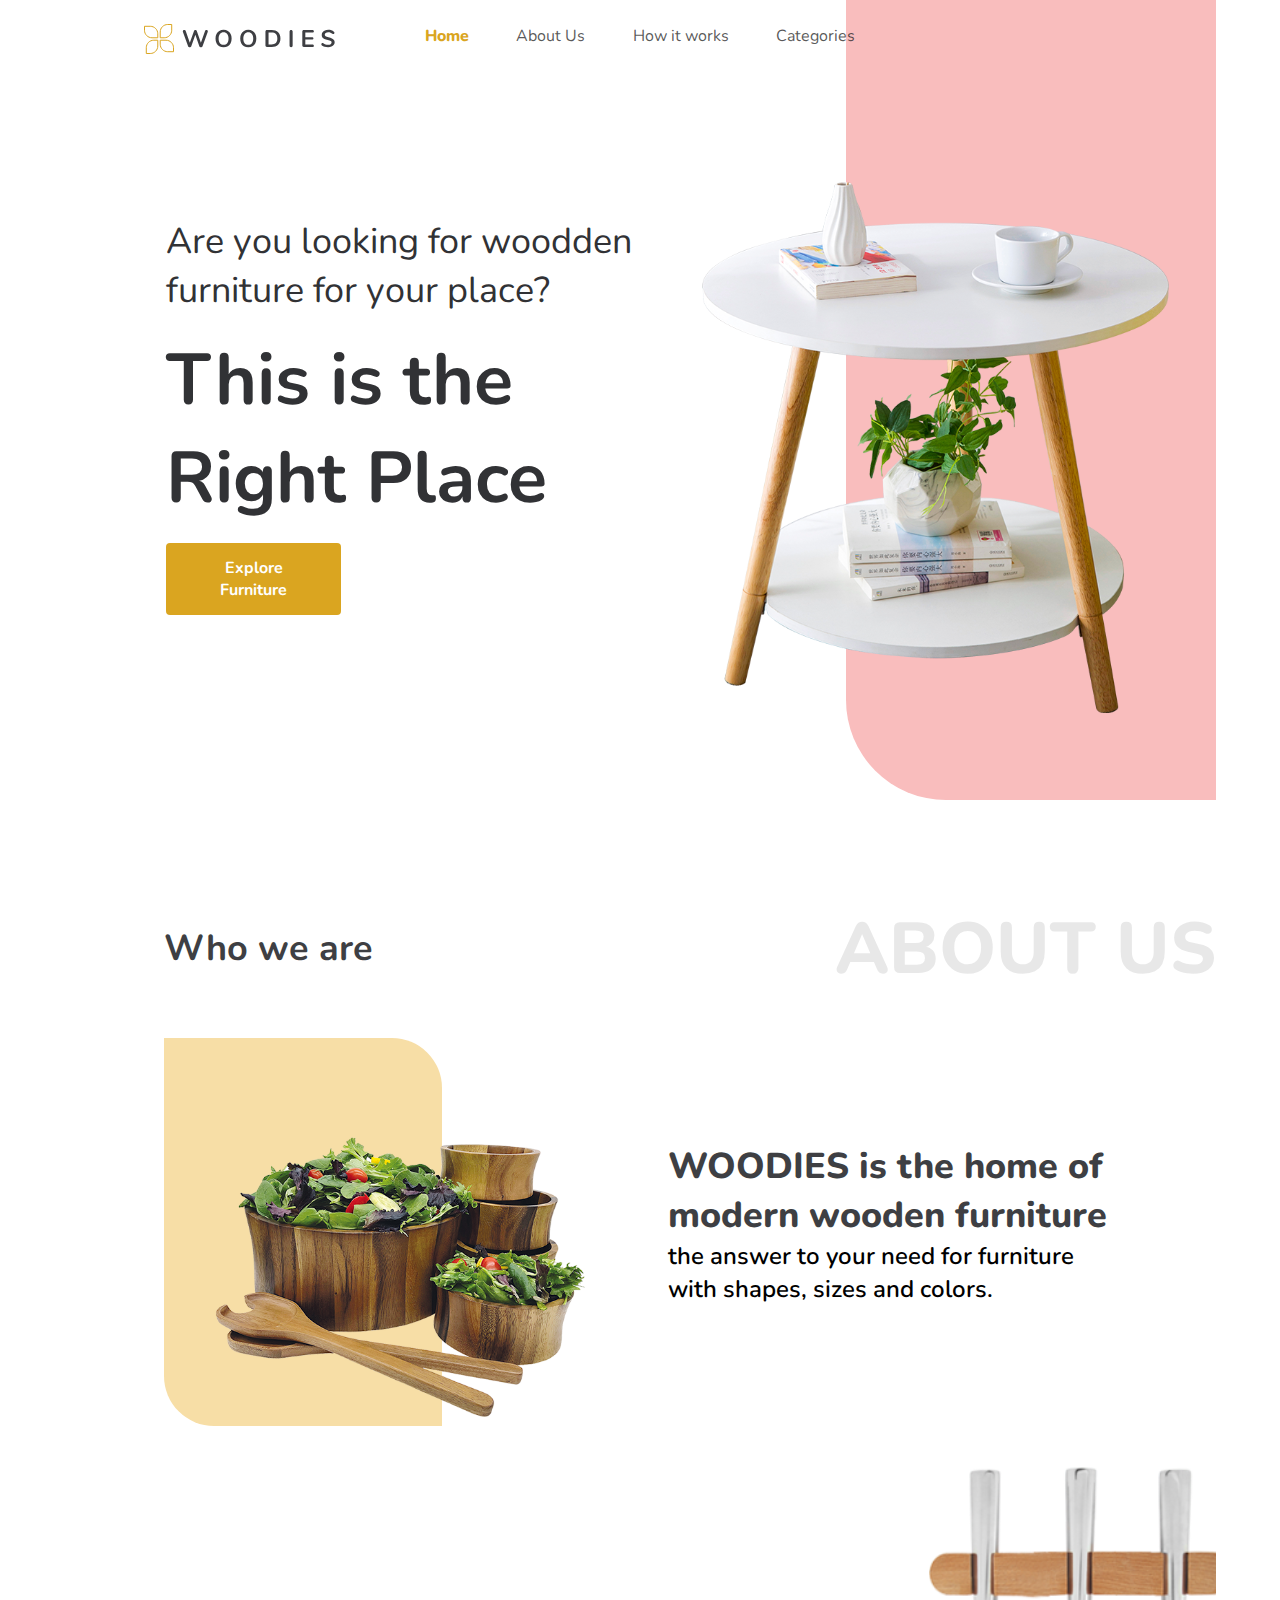
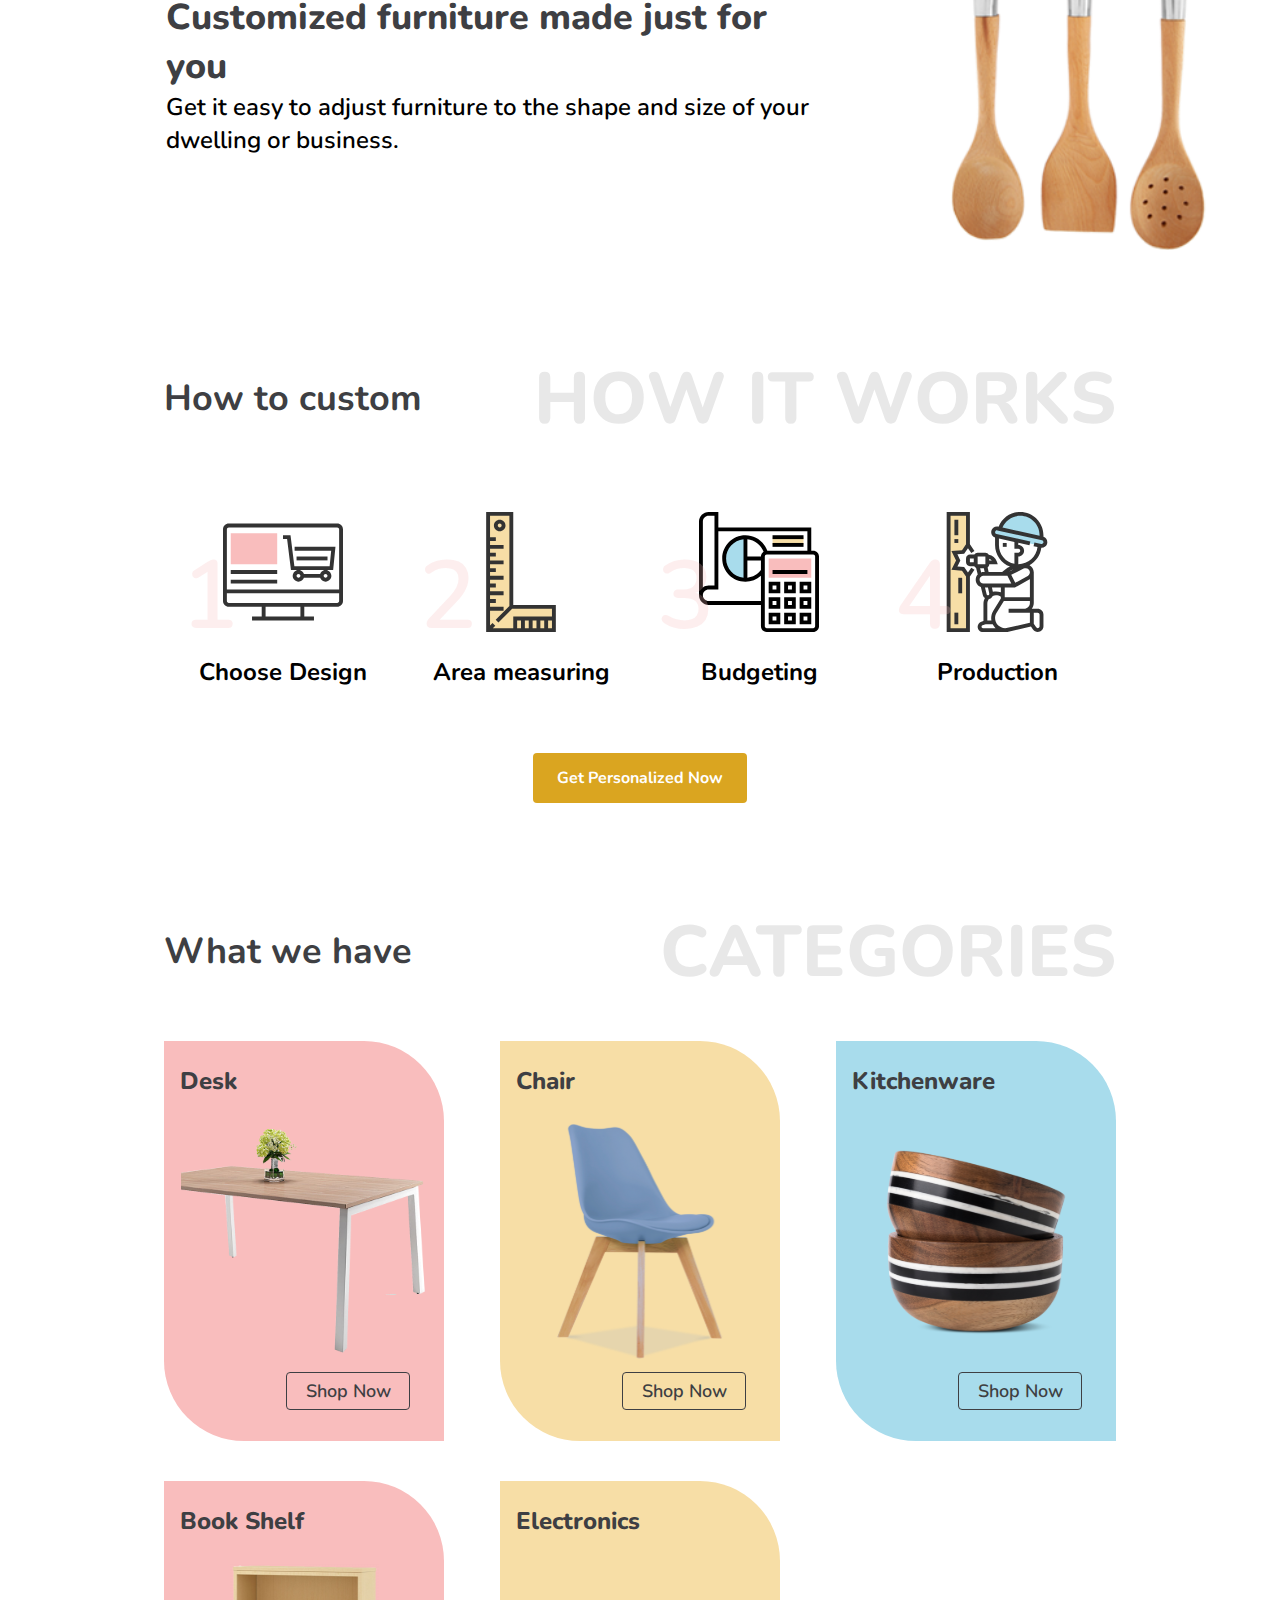
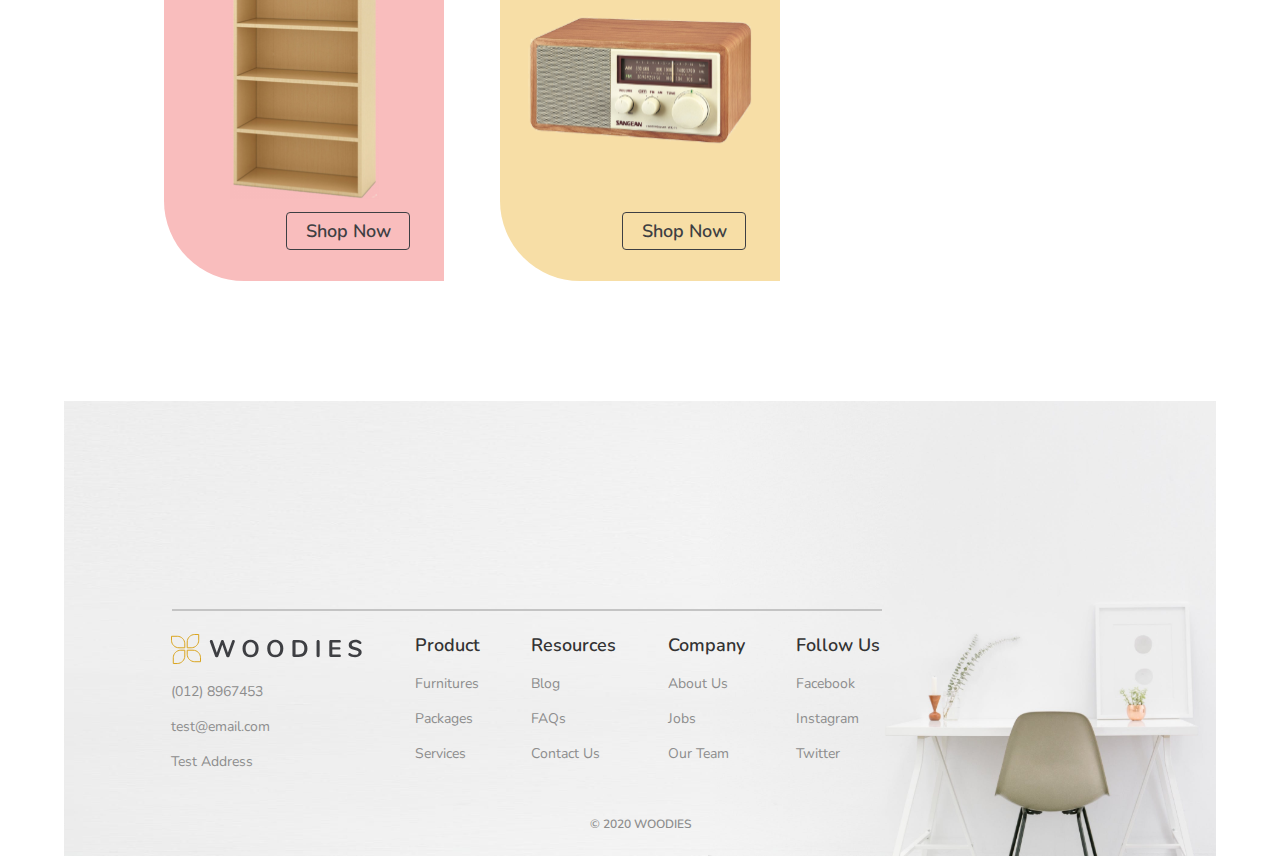
==== index.html @ 6061fd63 "версия перед проверкой" ====
<!DOCTYPE html>
<html lang="en">

<head>
  <meta charset="UTF-8">
  <title>Woodies</title>
  <link rel="stylesheet" href="./pages/index.css">
  <link href='https://fonts.googleapis.com/css?family=Nunito' rel='stylesheet'>
</head>

<body>
  <div class="page">
    <header class="header">
      <div class="navigation">
        <img class="logo logo_header" src="./images/Group 28.svg" alt="Logo Woodies">
        <nav class="menu">
          <a class="menu__link" href="#">Home</a>
          <a class="menu__link" href="#">About Us</a>
          <a class="menu__link" href="#">How it works</a>
          <a class="menu__link" href="#">Categories</a>
        </nav>
      </div>
      <div class="main-text">
        <p class="main-text__subtitle">Are you looking for woodden furniture for your place?</p>
        <h1 class="main-text__title">This is the Right Place</h1>
        <a class="main-text__button" href="#">Explore Furniture</a>
      </div>
      <img class="header__main-illustration" alt="a wood table"
        src="./images/Simple-modern-balcony-small-coffee-table-living-room-small-apartment-sofa-side-table-simple-home-bedroom 1.svg">
      <div class="header__rectangle-pic"></div>
    </header>
    <main class="content">
      <section class="description">
        <div class="section-head">
          <p class="section-head__subtitle">Who we are</p>
          <h2 class="section-head__title">ABOUT US</h2>
        </div>
        <div class="description__rectangle"></div>
        <img class="description__image-salad" alt="salad in wood"
          src="./images/Kalmar-Home-7-pc-Acacia-Wood-Salad-Bowl-Set 1.svg">
        <img class="description__image-spoons" alt="wood spoons"
          src="./images/Script-Online-Ado-Beech-Steel-Spoon-Set-Of-3-52151704SD00001-PDP-Gallery-D-01 1.svg">
        <div class="description-text description-text_top">
          <h3 class="description-text__title">WOODIES is the home of modern wooden furniture</h3>
          <p class="description-text__paragraph">the answer to your need for furniture with shapes, sizes and colors.
          </p>
        </div>
        <div class="description-text description-text_bottom">
          <h3 class="description-text__title">Customized furniture made just for you</h3>
          <p class="description-text__paragraph">Get it easy to adjust furniture to the shape and size of your dwelling
            or business.</p>
        </div>
      </section>
      <section class="principles">
        <div class="section-head">
          <p class="section-head__subtitle">How to custom</p>
          <h2 class="section-head__title">HOW IT WORKS</h2>
        </div>
        <div class="table">
          <article class="table__cell">
            <img src="./images/shop 1.svg" alt="Computer icon" class="table__cell-img">
            <p class="table__cell-number">1</p>
            <p class="table__cell-text">Choose Design</p>
          </article>
          <article class="table__cell">
            <img src="./images/ruler 1.svg" alt="Ruler icon" class="table__cell-img">
            <p class="table__cell-number">2</p>
            <p class="table__cell-text">Area measuring</p>
          </article>
          <article class="table__cell">
            <img src="./images/cost 1.svg" alt="Calculator icon" class="table__cell-img">
            <p class="table__cell-number">3</p>
            <p class="table__cell-text">Budgeting</p>
          </article>
          <article class="table__cell">
            <img src="./images/carpenter 1.svg" alt="Building man" class="table__cell-img">
            <p class="table__cell-number">4</p>
            <p class="table__cell-text">Production</p>
          </article>
        </div>
        <a href="#" class="principles__button">Get Personalized Now</a>
      </section>
      <section class="categories">
        <div class="section-head">
          <p class="section-head__subtitle">What we have</p>
          <h2 class="section-head__title">CATEGORIES</h2>
        </div>
        <ul class="table-catalog">
          <li class="table-catalog__cell">
            <h2 class="table-catalog__title">Desk</h2>
            <img class="table-catalog__img" alt="Desk"
              src="./images/Konfest-PNG-JPG-Image-Pic-Photo-Free-Download-Royalty-Unlimited-clip-art-sticker-tables-moveable-furniture-furnishing-fixtures-appliance-top-view-48 1.svg">
            <a class="table-catalog__button" href="#">Shop Now</a>
          </li>
          <li class="table-catalog__cell">
            <h2 class="table-catalog__title">Chair</h2>
            <img class="table-catalog__img" alt="Chair"
              src="./images/soft-pad-dining-chair-with-solid-oak-crossed-wood-legs-cool-grey-p1561-26034_zoom 1.svg">
            <a class="table-catalog__button" href="#">Shop Now</a>
          </li>
          <li class="table-catalog__cell">
            <h2 class="table-catalog__title">Kitchenware</h2>
            <img class="table-catalog__img" alt="Kitchenware" src="./images/fd2d95252c7fbc851e6dc7463e6b3284 1.svg">
            <a class="table-catalog__button" href="#">Shop Now</a>
          </li>
          <li class="table-catalog__cell">
            <h2 class="table-catalog__title">Book Shelf</h2>
            <img class="table-catalog__img" alt="Book Shelf"
              src="./images/kissclipart-shelf-bookcase-png-clipart-bookshelf-bookcase-bcab65430cdd522a 1.svg">
            <a class="table-catalog__button" href="#">Shop Now</a>
          </li>
          <li class="table-catalog__cell">
            <h2 class="table-catalog__title">Electronics</h2>
            <img class="table-catalog__img" alt="Radio" src="./images/Vintage-Radio-PNG-Image 1.svg">
            <a class="table-catalog__button" href="#">Shop Now</a>
          </li>
        </ul>
      </section>
    </main>
    <footer class="footer">
      <div class="footer__line"></div>
      <img class="footer__img" alt="Office table with a computer" src="./images/pexels-photo-509922 1.svg">
      <div class="columns">
        <div class="column column_contacts">
          <img class="logo" src="./images/Group 28.svg" alt="Logo Woodies">
          <p class="column__text">(012) 8967453</p>
          <p class="column__text">test@email.com</p>
          <p class="column__text">Test Address</p>
        </div>
        <div class="column column_products">
          <h2 class="column__heading">Product</h2>
          <a class="column__link" href="#">Furnitures</a>
          <a class="column__link" href="#">Packages</a>
          <a class="column__link" href="#">Services</a>
        </div>
        <div class="column column_resources">
          <h2 class="column__heading">Resources</h2>
          <a class="column__link" href="#">Blog</a>
          <a class="column__link" href="#">FAQs</a>
          <a class="column__link" href="#">Contact Us</a>
        </div>
        <div class="column column_company">
          <h2 class="column__heading">Company</h2>
          <a class="column__link" href="#">About Us</a>
          <a class="column__link" href="#">Jobs</a>
          <a class="column__link" href="#">Our Team</a>
        </div>
        <div class="column column_social">
          <h2 class="column__heading">Follow Us</h2>
          <a class="column__link" href="#">Facebook</a>
          <a class="column__link" href="#">Instagram</a>
          <a class="column__link" href="#">Twitter</a>
        </div>
      </div>
      <p class="footer__copyright">&copy; 2020 WOODIES</p>
    </footer>
  </div>
</body>

</html>
---- pages/index.css ----
@import url("../vendor/normalize.css");
@import url("../blocks/root/root.css");
@import url("../blocks/header/header.css");
@import url("../blocks/navigation/navigation.css");
@import url("../blocks/logo/logo.css");
@import url("../blocks/logo/_header/logo_header.css");
@import url("../blocks/menu/menu.css");
@import url("../blocks/menu/__link/menu__link.css");
@import url("../blocks/main-text/main-text.css");
@import url("../blocks/main-text/__subtitle/main-text__subtitle.css");
@import url("../blocks/main-text/__title/main-text__title.css");
@import url("../blocks/main-text/__button/main-text__button.css");
@import url("../blocks/header/__main-illustration/header__main-illustration.css");
@import url("../blocks/header/__rectangle-pic/__header__rectangle-pic.css");
@import url("../blocks/content/content.css");
@import url("../blocks/description/description.css");
@import url("../blocks/section-head/section-head.css");
@import url("../blocks/description-text/description-text.css");
@import url("../blocks/description-text/_top/description-text_top.css");
@import url("../blocks/description-text/_bottom/description-text_bottom.css");
@import url("../blocks/description-text/__title/description-text__title.css");
@import url("../blocks/description-text/__paragraph/description-text__paragraph.css");
@import url("../blocks/description/__rectangle/description__rectangle.css");
@import url("../blocks/description/__image-salad/description__image-salad.css");
@import url("../blocks/description/__image-spoons/description__image-spoons.css");
@import url("../blocks/section-head/__subtitle/section-head__subtitle.css");
@import url("../blocks/section-head/__title/section-head__title.css");
@import url("../blocks/principles/principles.css");
@import url("../blocks/table/table.css");
@import url("../blocks/table/__cell/table__cell.css");
@import url("../blocks/table/__cell-img/table__cell-img.css");
@import url("../blocks/table/__cell-number/table__cell-number.css");
@import url("../blocks/table/__cell-text/table__cell-text.css");
@import url("../blocks/principles/__button/principles__button.css");
@import url("../blocks/categories/categories.css");
@import url("../blocks/table-catalog/table-catalog.css");
@import url("../blocks/table-catalog/__cell/table-catalog__cell.css");
@import url("../blocks/table-catalog/__title/table-catalog__title.css");
@import url("../blocks/table-catalog/__img/table-catalog__img.css");
@import url("../blocks/table-catalog/__button/table-catalog__button.css");
@import url("../blocks/footer/footer.css");
@import url("../blocks/footer/__img/footer__img.css");
@import url("../blocks/footer/__line/footer__line.css");
@import url("../blocks/columns/columns.css");
@import url("../blocks/column/column.css");
@import url("../blocks/column/_contacts/column_contacts.css");
@import url("../blocks/column/__text/column__text.css");
@import url("../blocks/column/_company/column_company.css");
@import url("../blocks/column/__heading/column__heading.css");
@import url("../blocks/column/__link/column__link.css");
@import url("../blocks/column/_products/column_products.css");
@import url("../blocks/column/_resources/column_resources.css");
@import url("../blocks/column/_social/column_social.css");
@import url("../blocks/footer/__copyright/footer__copyright.css");
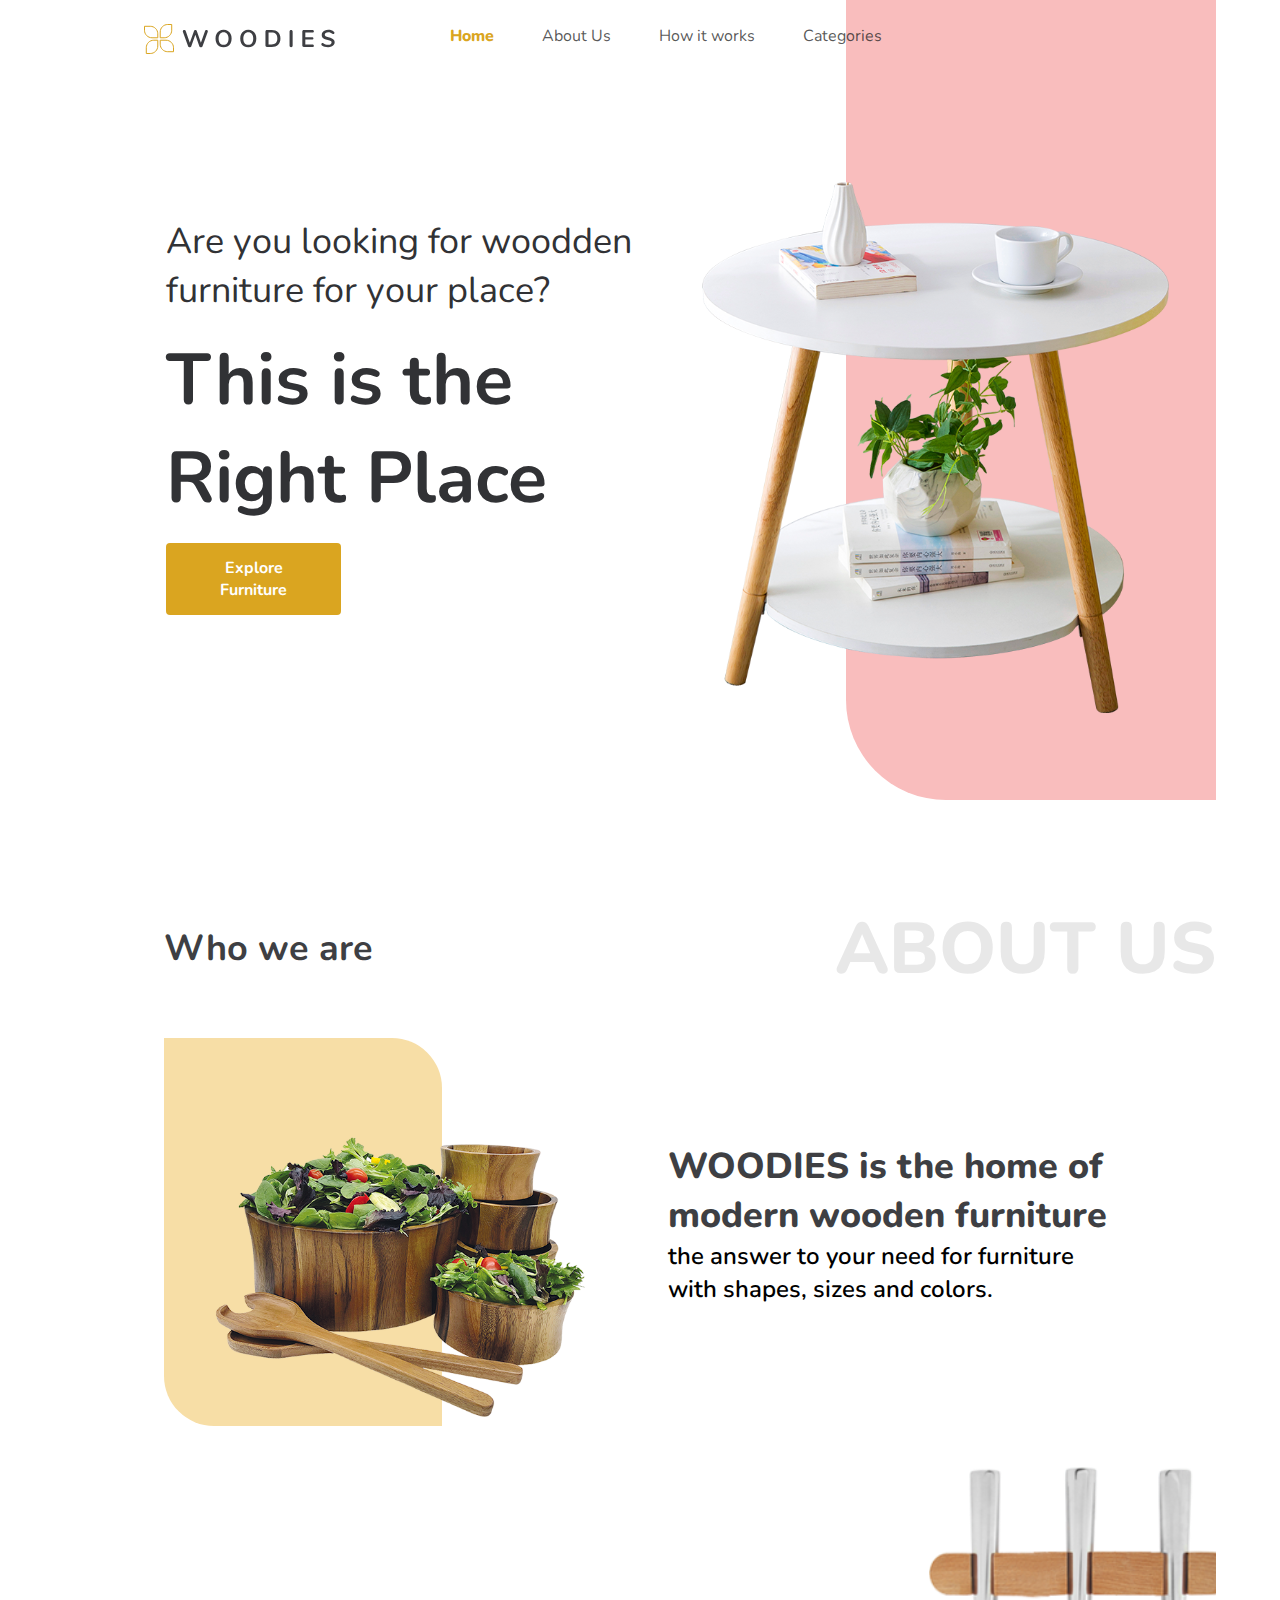
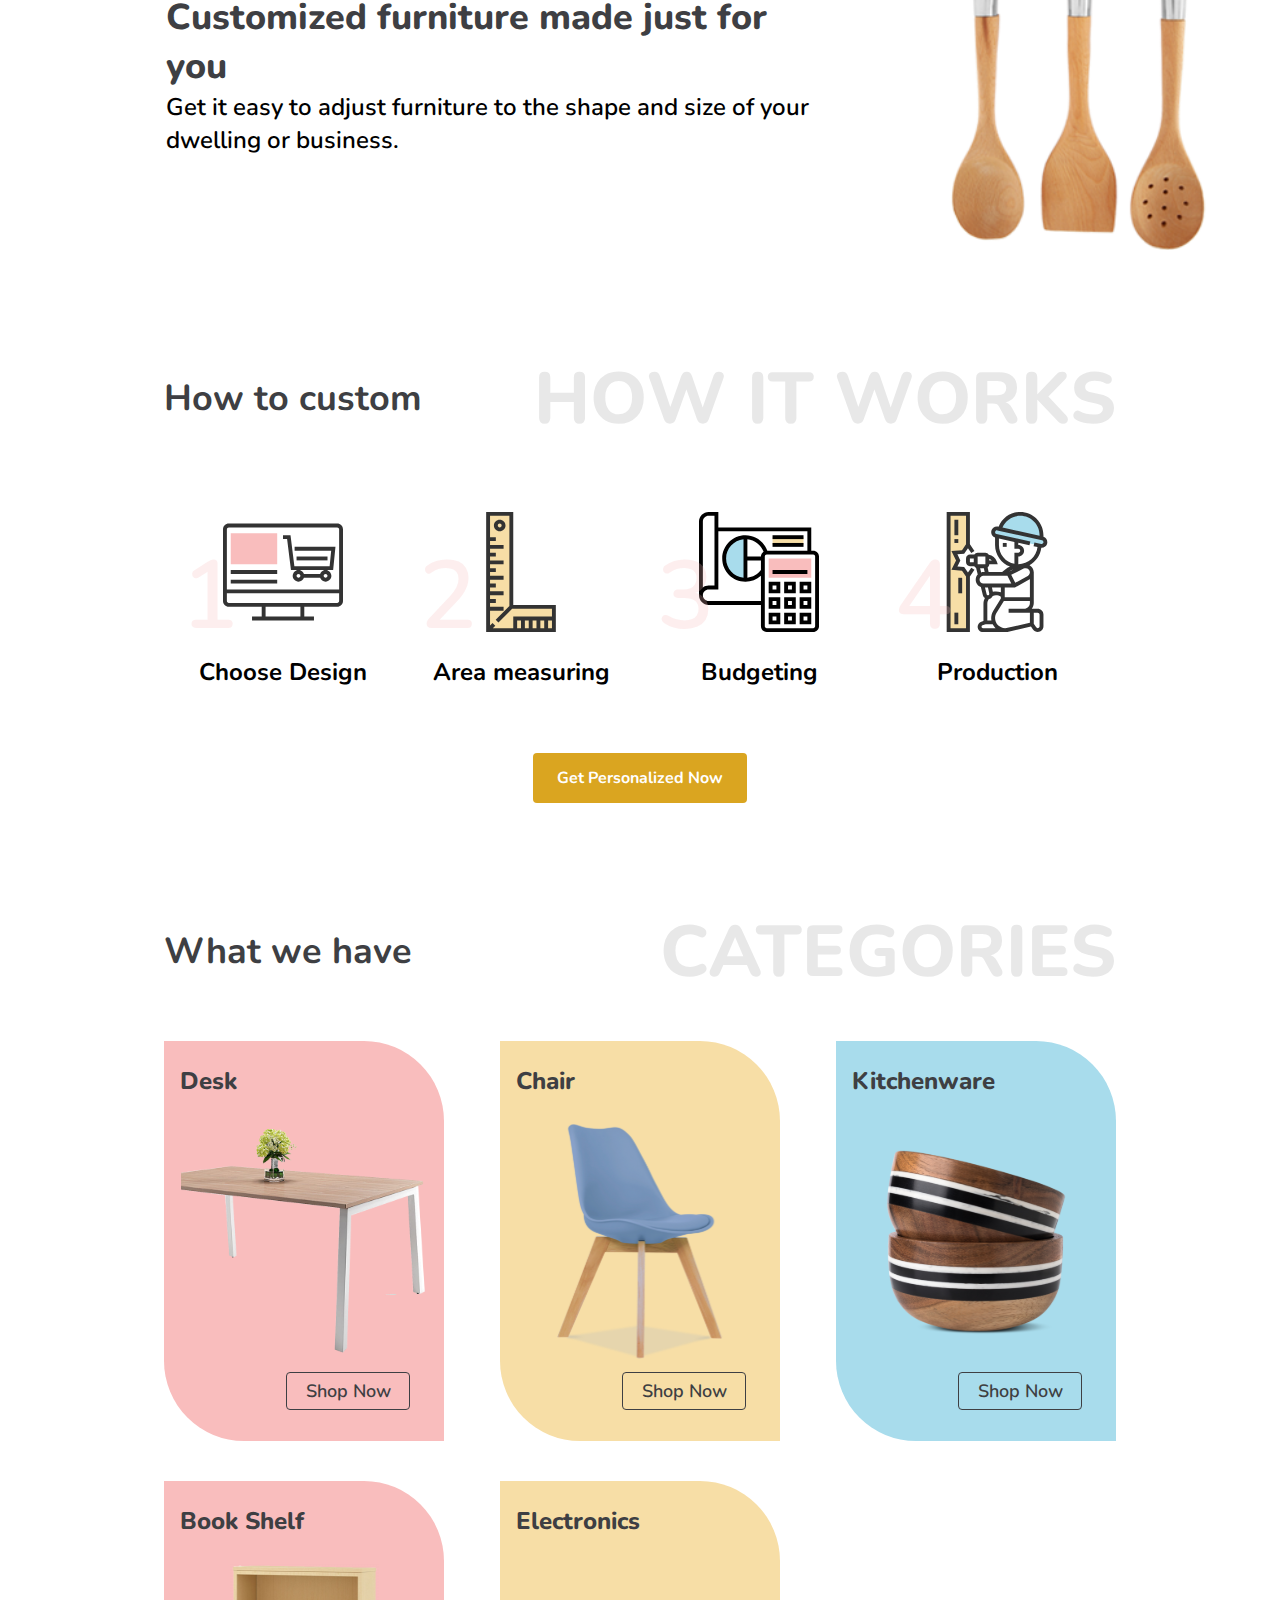
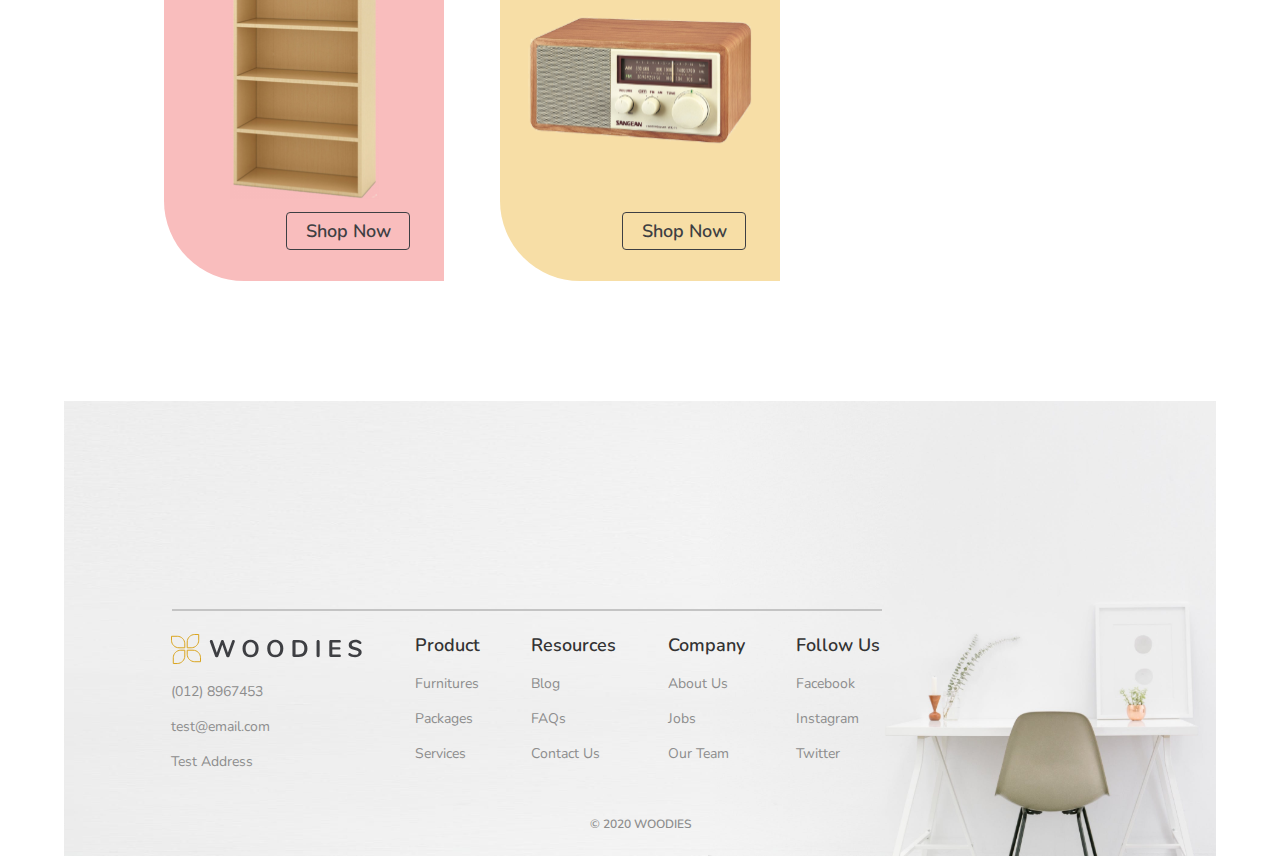
==== commit ff386420: "исправлено после валидатора" ====
--- a/index.html
+++ b/index.html
@@ -12,7 +12,7 @@
   <div class="page">
     <header class="header">
       <div class="navigation">
-        <img class="logo logo_header" src="./images/Group 28.svg" alt="Logo Woodies">
+        <img class="logo logo_header" src="./images/Group%2028.svg" alt="Logo Woodies">
         <nav class="menu">
           <a class="menu__link" href="#">Home</a>
           <a class="menu__link" href="#">About Us</a>
@@ -26,7 +26,7 @@
         <a class="main-text__button" href="#">Explore Furniture</a>
       </div>
       <img class="header__main-illustration" alt="a wood table"
-        src="./images/Simple-modern-balcony-small-coffee-table-living-room-small-apartment-sofa-side-table-simple-home-bedroom 1.svg">
+        src="./images/Simple-modern-balcony-small-coffee-table-living-room-small-apartment-sofa-side-table-simple-home-bedroom%201.svg">
       <div class="header__rectangle-pic"></div>
     </header>
     <main class="content">
@@ -37,9 +37,9 @@
         </div>
         <div class="description__rectangle"></div>
         <img class="description__image-salad" alt="salad in wood"
-          src="./images/Kalmar-Home-7-pc-Acacia-Wood-Salad-Bowl-Set 1.svg">
+          src="./images/Kalmar-Home-7-pc-Acacia-Wood-Salad-Bowl-Set%201.svg">
         <img class="description__image-spoons" alt="wood spoons"
-          src="./images/Script-Online-Ado-Beech-Steel-Spoon-Set-Of-3-52151704SD00001-PDP-Gallery-D-01 1.svg">
+          src="./images/Script-Online-Ado-Beech-Steel-Spoon-Set-Of-3-52151704SD00001-PDP-Gallery-D-01%201.svg">
         <div class="description-text description-text_top">
           <h3 class="description-text__title">WOODIES is the home of modern wooden furniture</h3>
           <p class="description-text__paragraph">the answer to your need for furniture with shapes, sizes and colors.
@@ -56,28 +56,28 @@
           <p class="section-head__subtitle">How to custom</p>
           <h2 class="section-head__title">HOW IT WORKS</h2>
         </div>
-        <div class="table">
-          <article class="table__cell">
-            <img src="./images/shop 1.svg" alt="Computer icon" class="table__cell-img">
+        <ul class="table">
+          <li class="table__cell">
+            <img src="./images/shop%201.svg" alt="Computer icon" class="table__cell-img">
             <p class="table__cell-number">1</p>
             <p class="table__cell-text">Choose Design</p>
-          </article>
-          <article class="table__cell">
-            <img src="./images/ruler 1.svg" alt="Ruler icon" class="table__cell-img">
+          </li>
+          <li class="table__cell">
+            <img src="./images/ruler%201.svg" alt="Ruler icon" class="table__cell-img">
             <p class="table__cell-number">2</p>
             <p class="table__cell-text">Area measuring</p>
-          </article>
-          <article class="table__cell">
-            <img src="./images/cost 1.svg" alt="Calculator icon" class="table__cell-img">
+          </li>
+          <li class="table__cell">
+            <img src="./images/cost%201.svg" alt="Calculator icon" class="table__cell-img">
             <p class="table__cell-number">3</p>
             <p class="table__cell-text">Budgeting</p>
-          </article>
-          <article class="table__cell">
-            <img src="./images/carpenter 1.svg" alt="Building man" class="table__cell-img">
+          </li>
+          <li class="table__cell">
+            <img src="./images/carpenter%201.svg" alt="Building man" class="table__cell-img">
             <p class="table__cell-number">4</p>
             <p class="table__cell-text">Production</p>
-          </article>
-        </div>
+          </li>
+        </ul>
         <a href="#" class="principles__button">Get Personalized Now</a>
       </section>
       <section class="categories">
@@ -89,29 +89,29 @@
           <li class="table-catalog__cell">
             <h2 class="table-catalog__title">Desk</h2>
             <img class="table-catalog__img" alt="Desk"
-              src="./images/Konfest-PNG-JPG-Image-Pic-Photo-Free-Download-Royalty-Unlimited-clip-art-sticker-tables-moveable-furniture-furnishing-fixtures-appliance-top-view-48 1.svg">
+              src="./images/Konfest-PNG-JPG-Image-Pic-Photo-Free-Download-Royalty-Unlimited-clip-art-sticker-tables-moveable-furniture-furnishing-fixtures-appliance-top-view-48%201.svg">
             <a class="table-catalog__button" href="#">Shop Now</a>
           </li>
           <li class="table-catalog__cell">
             <h2 class="table-catalog__title">Chair</h2>
             <img class="table-catalog__img" alt="Chair"
-              src="./images/soft-pad-dining-chair-with-solid-oak-crossed-wood-legs-cool-grey-p1561-26034_zoom 1.svg">
+              src="./images/soft-pad-dining-chair-with-solid-oak-crossed-wood-legs-cool-grey-p1561-26034_zoom%201.svg">
             <a class="table-catalog__button" href="#">Shop Now</a>
           </li>
           <li class="table-catalog__cell">
             <h2 class="table-catalog__title">Kitchenware</h2>
-            <img class="table-catalog__img" alt="Kitchenware" src="./images/fd2d95252c7fbc851e6dc7463e6b3284 1.svg">
+            <img class="table-catalog__img" alt="Kitchenware" src="./images/fd2d95252c7fbc851e6dc7463e6b3284%201.svg">
             <a class="table-catalog__button" href="#">Shop Now</a>
           </li>
           <li class="table-catalog__cell">
             <h2 class="table-catalog__title">Book Shelf</h2>
             <img class="table-catalog__img" alt="Book Shelf"
-              src="./images/kissclipart-shelf-bookcase-png-clipart-bookshelf-bookcase-bcab65430cdd522a 1.svg">
+              src="./images/kissclipart-shelf-bookcase-png-clipart-bookshelf-bookcase-bcab65430cdd522a%201.svg">
             <a class="table-catalog__button" href="#">Shop Now</a>
           </li>
           <li class="table-catalog__cell">
             <h2 class="table-catalog__title">Electronics</h2>
-            <img class="table-catalog__img" alt="Radio" src="./images/Vintage-Radio-PNG-Image 1.svg">
+            <img class="table-catalog__img" alt="Radio" src="./images/Vintage-Radio-PNG-Image%201.svg">
             <a class="table-catalog__button" href="#">Shop Now</a>
           </li>
         </ul>
@@ -119,10 +119,10 @@
     </main>
     <footer class="footer">
       <div class="footer__line"></div>
-      <img class="footer__img" alt="Office table with a computer" src="./images/pexels-photo-509922 1.svg">
+      <img class="footer__img" alt="Office table with a computer" src="./images/pexels-photo-509922%201.svg">
       <div class="columns">
         <div class="column column_contacts">
-          <img class="logo" src="./images/Group 28.svg" alt="Logo Woodies">
+          <img class="logo" src="./images/Group%2028.svg" alt="Logo Woodies">
           <p class="column__text">(012) 8967453</p>
           <p class="column__text">test@email.com</p>
           <p class="column__text">Test Address</p>
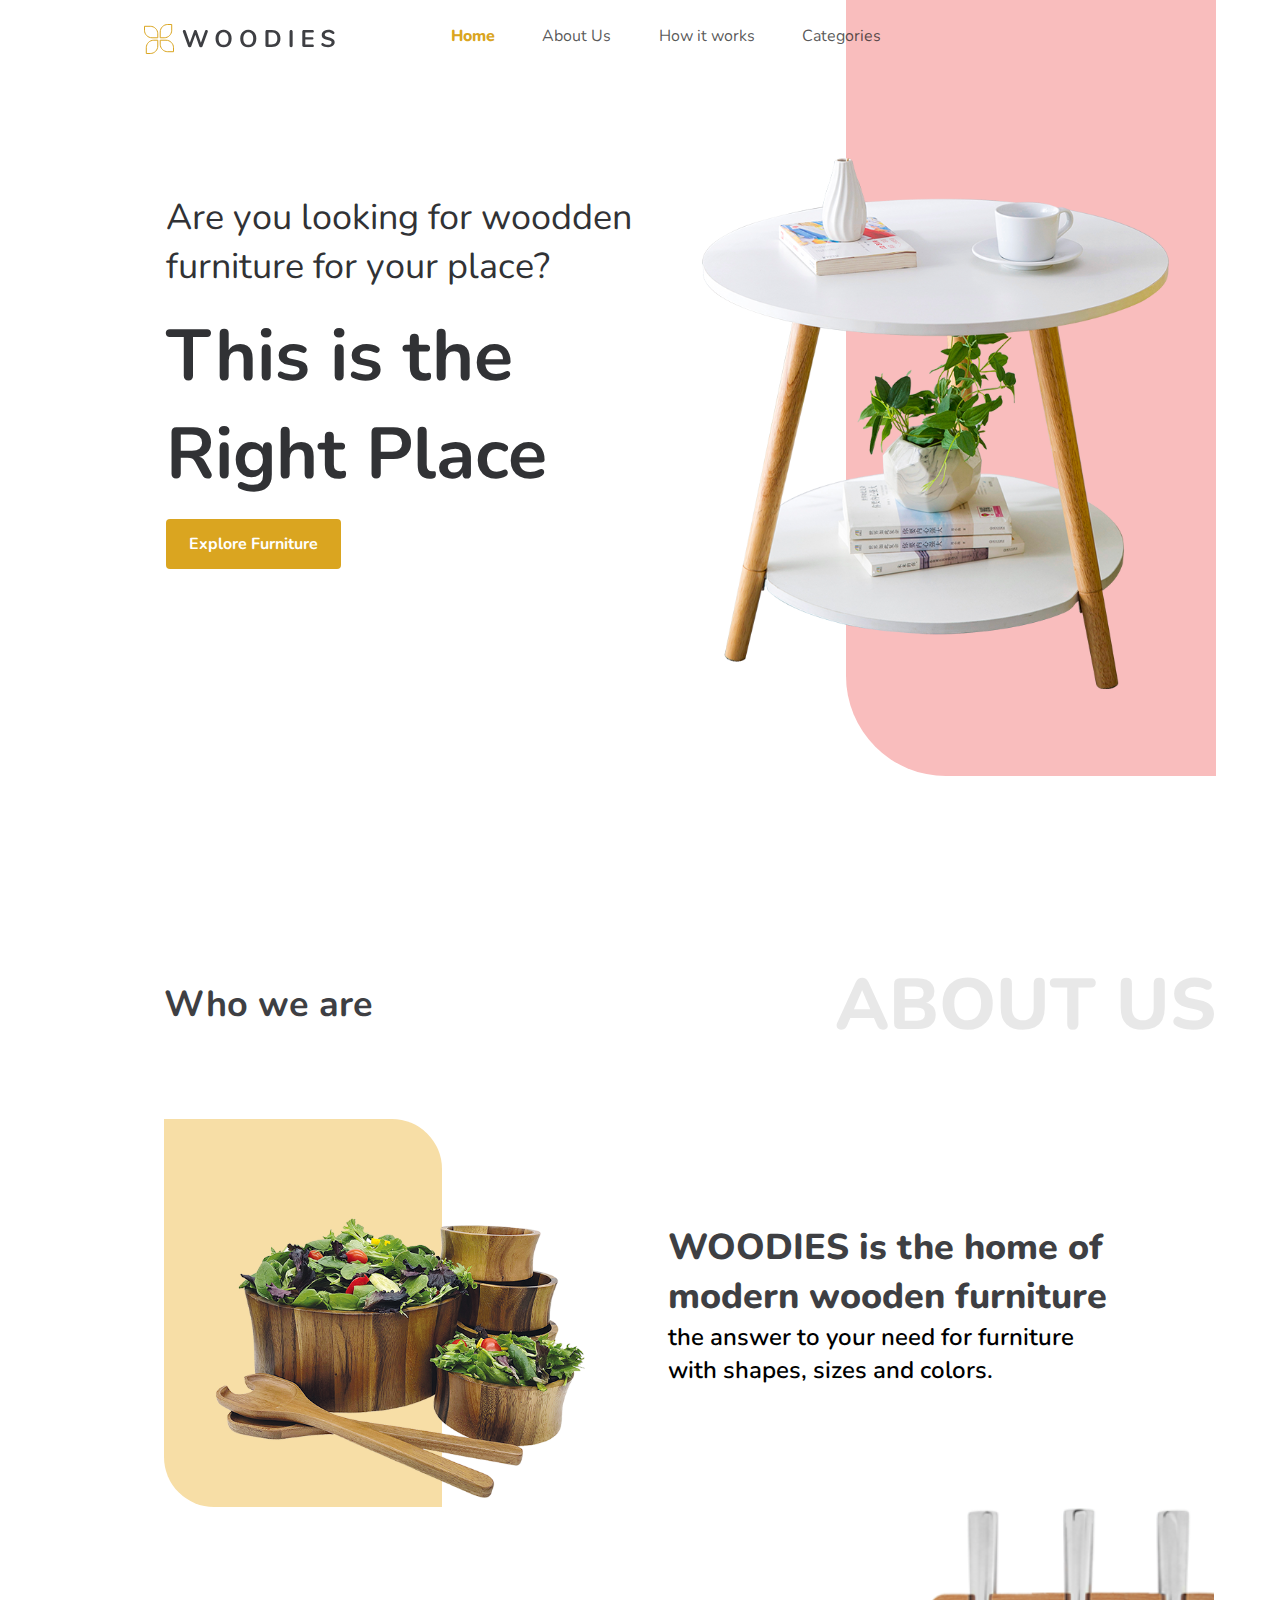
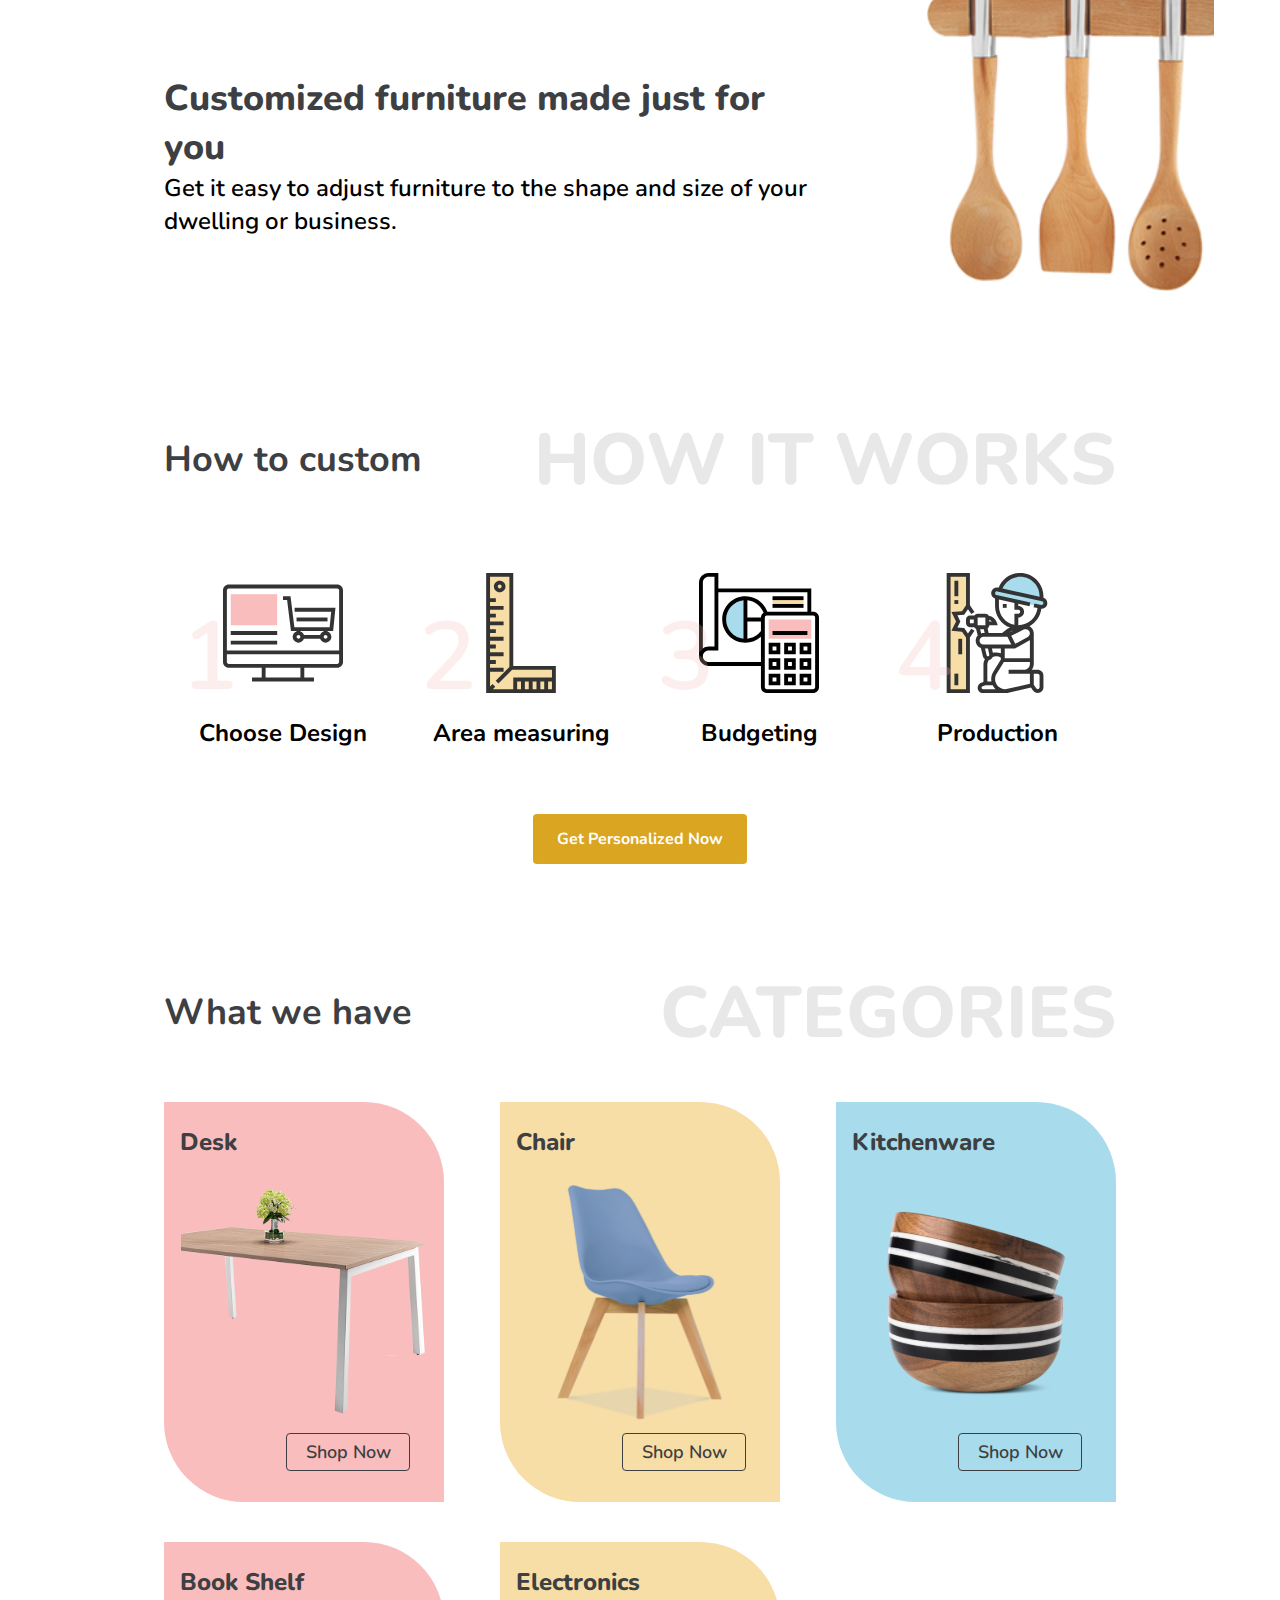
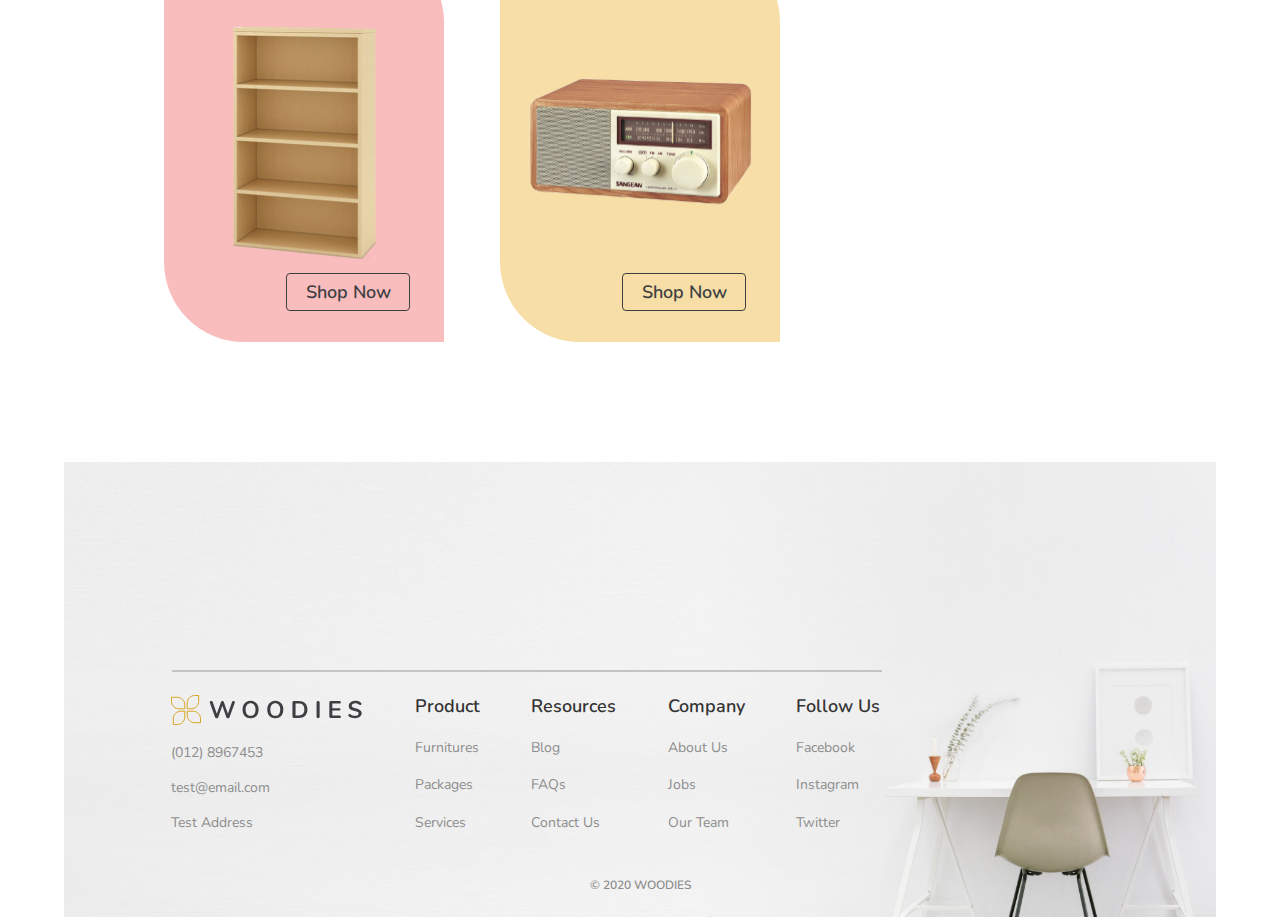
==== commit b083c066: "улучшено после комментариев" ====
--- a/index.html
+++ b/index.html
@@ -20,35 +20,44 @@
           <a class="menu__link" href="#">Categories</a>
         </nav>
       </div>
-      <div class="main-text">
-        <p class="main-text__subtitle">Are you looking for woodden furniture for your place?</p>
-        <h1 class="main-text__title">This is the Right Place</h1>
-        <a class="main-text__button" href="#">Explore Furniture</a>
-      </div>
-      <img class="header__main-illustration" alt="a wood table"
-        src="./images/Simple-modern-balcony-small-coffee-table-living-room-small-apartment-sofa-side-table-simple-home-bedroom%201.svg">
-      <div class="header__rectangle-pic"></div>
     </header>
     <main class="content">
+      <section class="starting">
+        <div class="main-text">
+          <p class="main-text__subtitle">Are you looking for woodden furniture for your place?</p>
+          <h1 class="main-text__title">This is the Right Place</h1>
+          <button class="main-text__button" href="#">Explore Furniture</button>
+        </div>
+        <div class="starting__rectangle">
+          <img class="starting__main-illustration" alt="a wood table"
+            src="./images/Simple-modern-balcony-small-coffee-table-living-room-small-apartment-sofa-side-table-simple-home-bedroom%201.svg">
+        </div>
+      </section>
       <section class="description">
         <div class="section-head">
           <p class="section-head__subtitle">Who we are</p>
           <h2 class="section-head__title">ABOUT US</h2>
         </div>
-        <div class="description__rectangle"></div>
-        <img class="description__image-salad" alt="salad in wood"
-          src="./images/Kalmar-Home-7-pc-Acacia-Wood-Salad-Bowl-Set%201.svg">
-        <img class="description__image-spoons" alt="wood spoons"
-          src="./images/Script-Online-Ado-Beech-Steel-Spoon-Set-Of-3-52151704SD00001-PDP-Gallery-D-01%201.svg">
-        <div class="description-text description-text_top">
-          <h3 class="description-text__title">WOODIES is the home of modern wooden furniture</h3>
-          <p class="description-text__paragraph">the answer to your need for furniture with shapes, sizes and colors.
-          </p>
-        </div>
-        <div class="description-text description-text_bottom">
-          <h3 class="description-text__title">Customized furniture made just for you</h3>
-          <p class="description-text__paragraph">Get it easy to adjust furniture to the shape and size of your dwelling
-            or business.</p>
+        <div class="description__main">
+          <div class="description__rectangle">
+            <img class="description__image-salad" alt="salad in wood"
+              src="./images/Kalmar-Home-7-pc-Acacia-Wood-Salad-Bowl-Set%201.svg">
+          </div>
+          <div class="description-text description-text_top">
+            <h3 class="description-text__title">WOODIES is the home of modern wooden furniture</h3>
+            <p class="description-text__paragraph">the answer to your need for furniture with shapes, sizes and colors.
+            </p>
+          </div>
+          <div class="description-text description-text_bottom">
+            <h3 class="description-text__title">Customized furniture made just for you</h3>
+            <p class="description-text__paragraph">Get it easy to adjust furniture to the shape and size of your
+              dwelling
+              or business.</p>
+          </div>
+          <div class="description__rectangle-spoons">
+            <img class=" description__image-spoons" alt="wood spoons"
+              src="./images/Script-Online-Ado-Beech-Steel-Spoon-Set-Of-3-52151704SD00001-PDP-Gallery-D-01%201.svg">
+          </div>
         </div>
       </section>
       <section class="principles">
@@ -118,7 +127,6 @@
       </section>
     </main>
     <footer class="footer">
-      <div class="footer__line"></div>
       <img class="footer__img" alt="Office table with a computer" src="./images/pexels-photo-509922%201.svg">
       <div class="columns">
         <div class="column column_contacts">
@@ -133,24 +141,24 @@
           <a class="column__link" href="#">Packages</a>
           <a class="column__link" href="#">Services</a>
         </div>
-        <div class="column column_resources">
+        <nav class="column column_resources">
           <h2 class="column__heading">Resources</h2>
           <a class="column__link" href="#">Blog</a>
           <a class="column__link" href="#">FAQs</a>
           <a class="column__link" href="#">Contact Us</a>
-        </div>
-        <div class="column column_company">
+        </nav>
+        <nav class="column column_company">
           <h2 class="column__heading">Company</h2>
           <a class="column__link" href="#">About Us</a>
           <a class="column__link" href="#">Jobs</a>
           <a class="column__link" href="#">Our Team</a>
-        </div>
-        <div class="column column_social">
+        </nav>
+        <nav class="column column_social">
           <h2 class="column__heading">Follow Us</h2>
           <a class="column__link" href="#">Facebook</a>
           <a class="column__link" href="#">Instagram</a>
           <a class="column__link" href="#">Twitter</a>
-        </div>
+        </nav>
       </div>
       <p class="footer__copyright">&copy; 2020 WOODIES</p>
     </footer>
--- a/pages/index.css
+++ b/pages/index.css
@@ -1,6 +1,6 @@
 @import url("../vendor/normalize.css");
 @import url("../blocks/root/root.css");
-@import url("../blocks/header/header.css");
+@import url("../blocks/starting/starting.css");
 @import url("../blocks/navigation/navigation.css");
 @import url("../blocks/logo/logo.css");
 @import url("../blocks/logo/_header/logo_header.css");
@@ -10,17 +10,19 @@
 @import url("../blocks/main-text/__subtitle/main-text__subtitle.css");
 @import url("../blocks/main-text/__title/main-text__title.css");
 @import url("../blocks/main-text/__button/main-text__button.css");
-@import url("../blocks/header/__main-illustration/header__main-illustration.css");
-@import url("../blocks/header/__rectangle-pic/__header__rectangle-pic.css");
+@import url("../blocks/starting/__main-illustration/starting__main-illustration.css");
+@import url("../blocks/starting/__rectangle/starting__rectangle.css");
 @import url("../blocks/content/content.css");
 @import url("../blocks/description/description.css");
 @import url("../blocks/section-head/section-head.css");
+@import url("../blocks/description/__main/description__main.css");
 @import url("../blocks/description-text/description-text.css");
 @import url("../blocks/description-text/_top/description-text_top.css");
 @import url("../blocks/description-text/_bottom/description-text_bottom.css");
 @import url("../blocks/description-text/__title/description-text__title.css");
 @import url("../blocks/description-text/__paragraph/description-text__paragraph.css");
 @import url("../blocks/description/__rectangle/description__rectangle.css");
+@import url("../blocks/description/__rectangle-spoons/description__rectangle-spoons.css");
 @import url("../blocks/description/__image-salad/description__image-salad.css");
 @import url("../blocks/description/__image-spoons/description__image-spoons.css");
 @import url("../blocks/section-head/__subtitle/section-head__subtitle.css");
@@ -40,7 +42,6 @@
 @import url("../blocks/table-catalog/__button/table-catalog__button.css");
 @import url("../blocks/footer/footer.css");
 @import url("../blocks/footer/__img/footer__img.css");
-@import url("../blocks/footer/__line/footer__line.css");
 @import url("../blocks/columns/columns.css");
 @import url("../blocks/column/column.css");
 @import url("../blocks/column/_contacts/column_contacts.css");
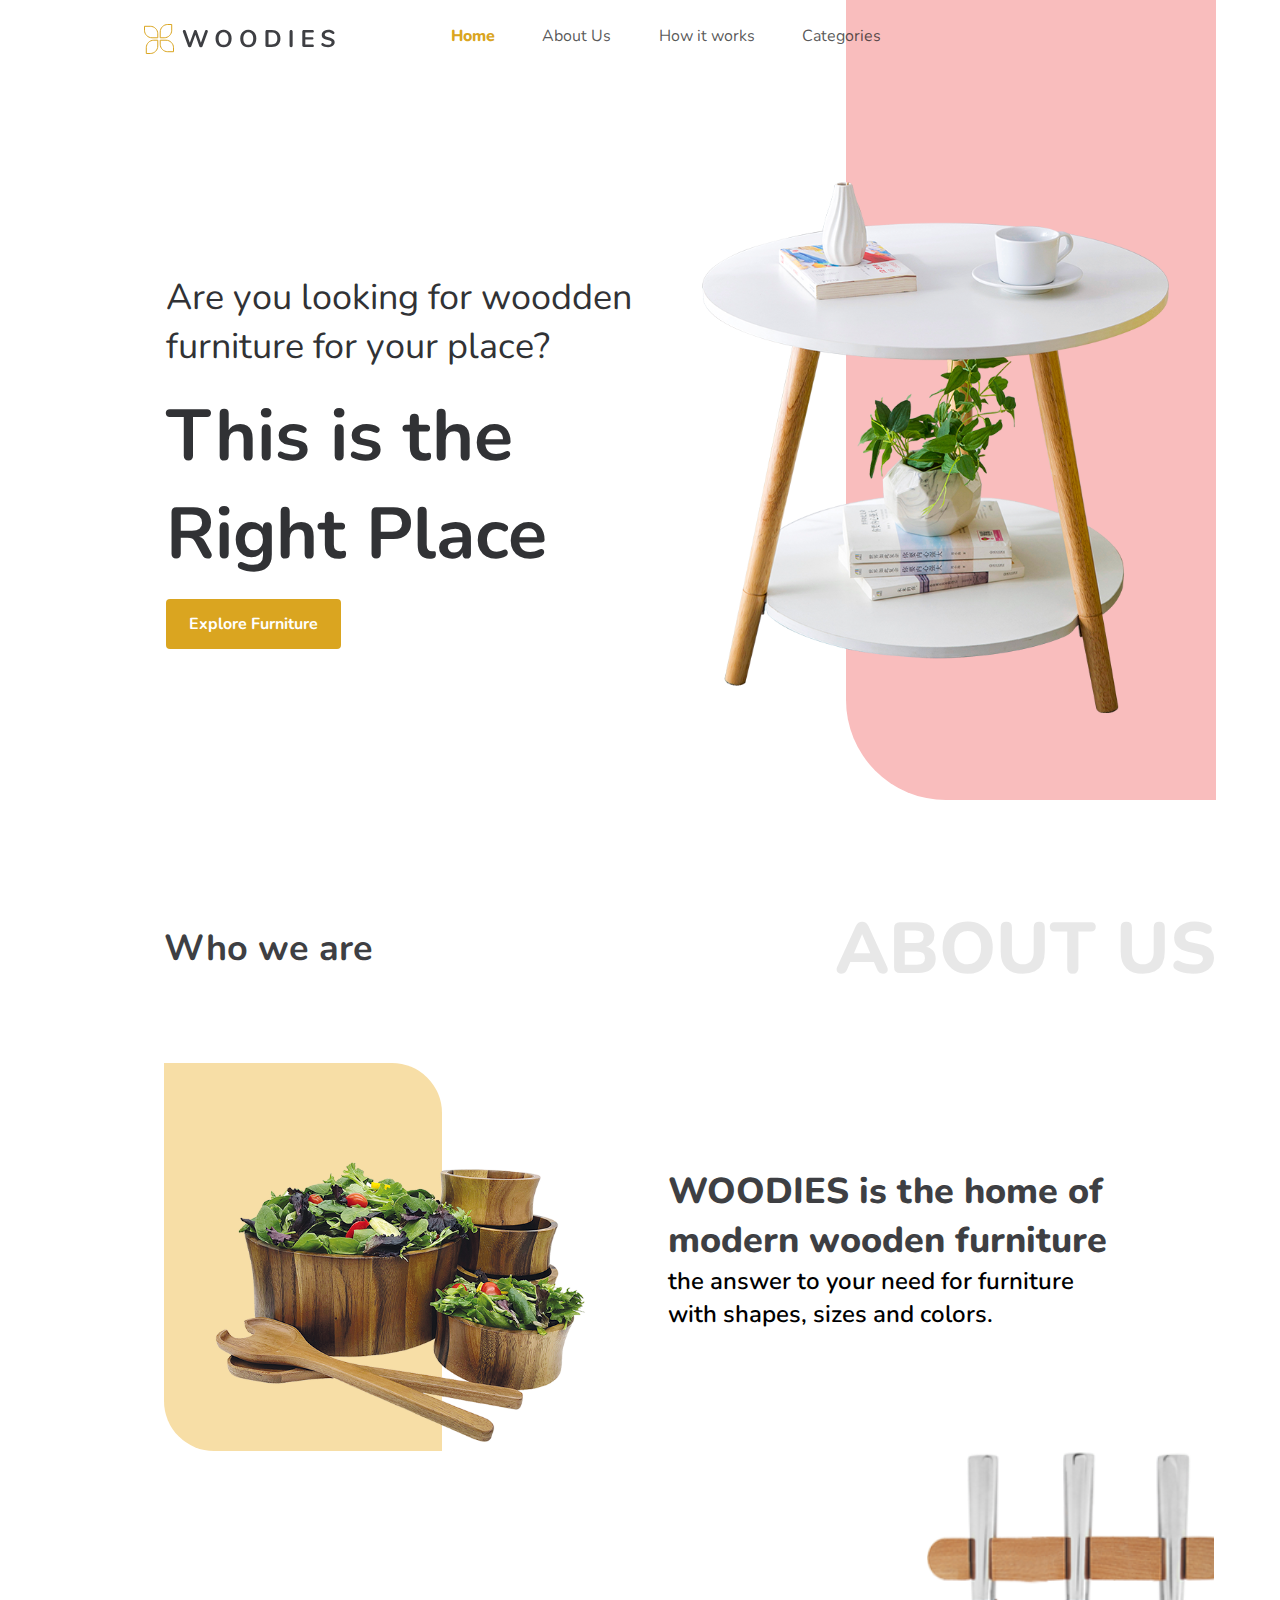
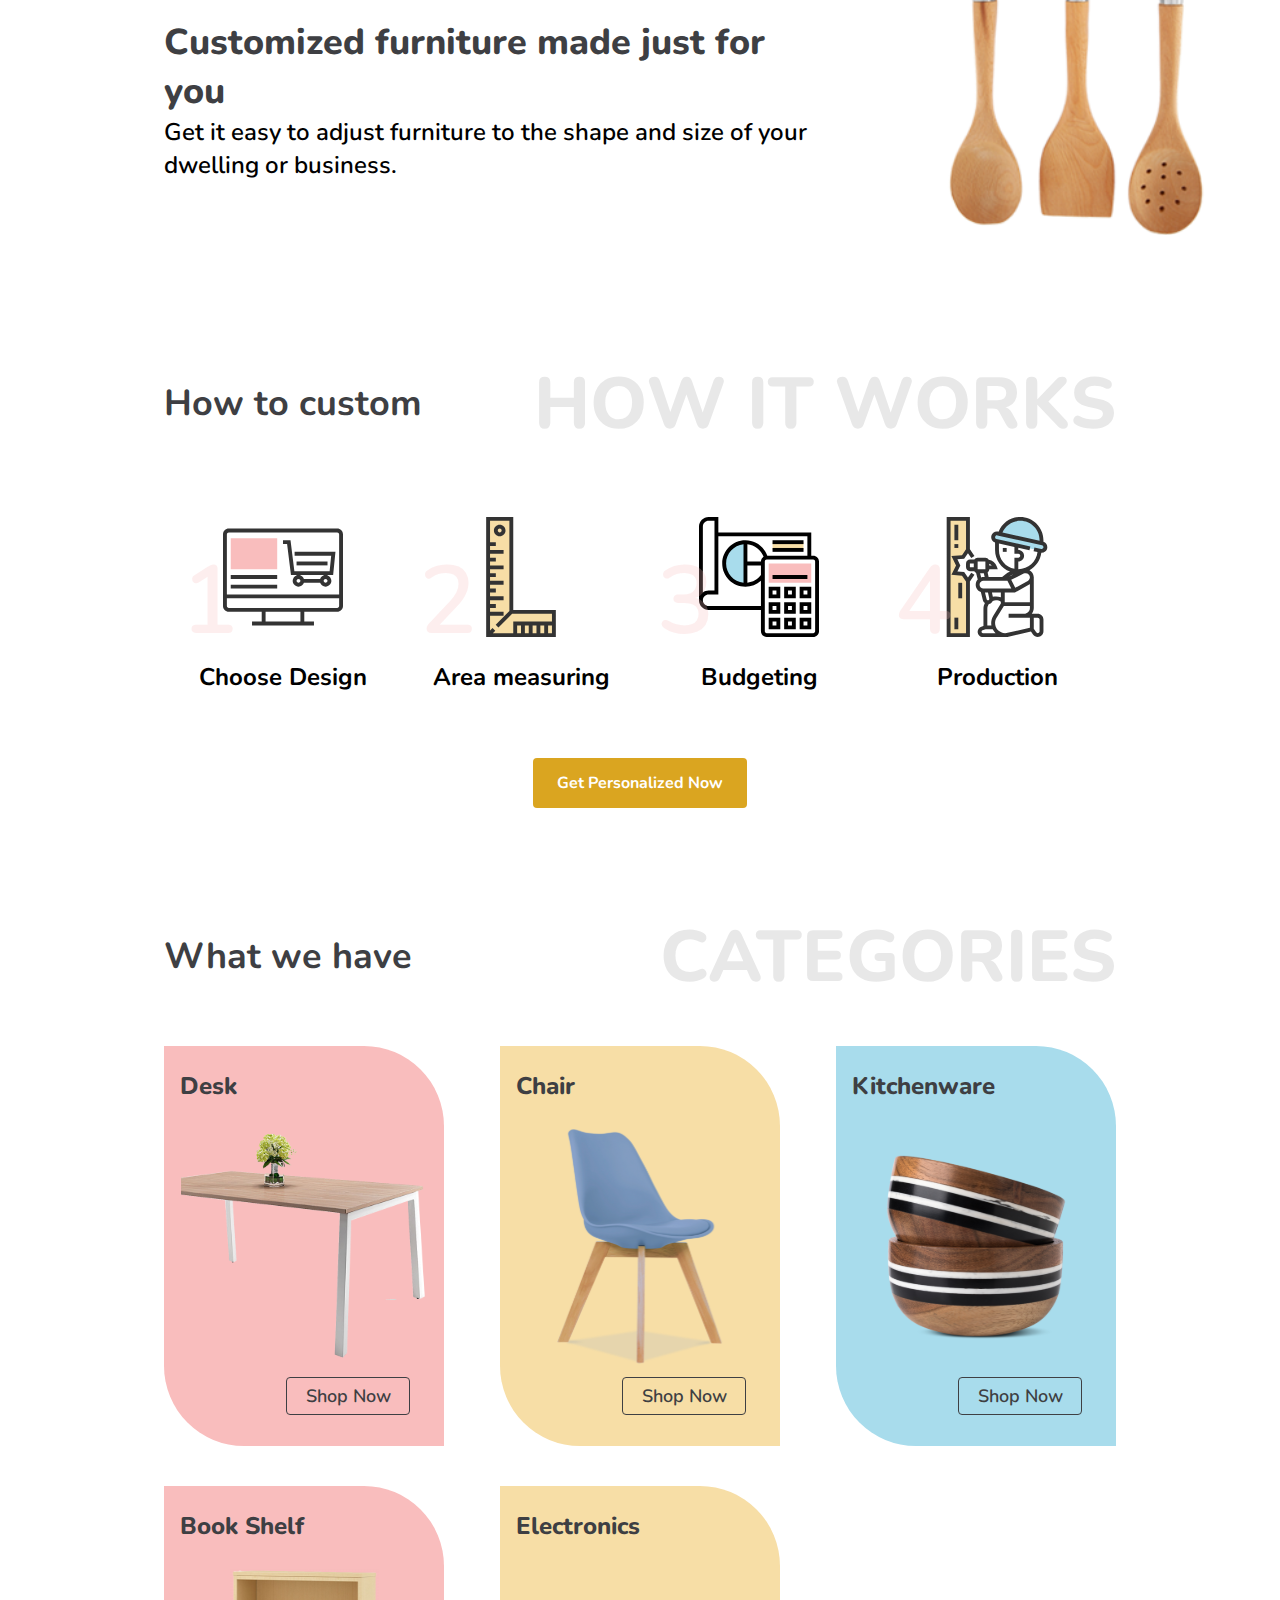
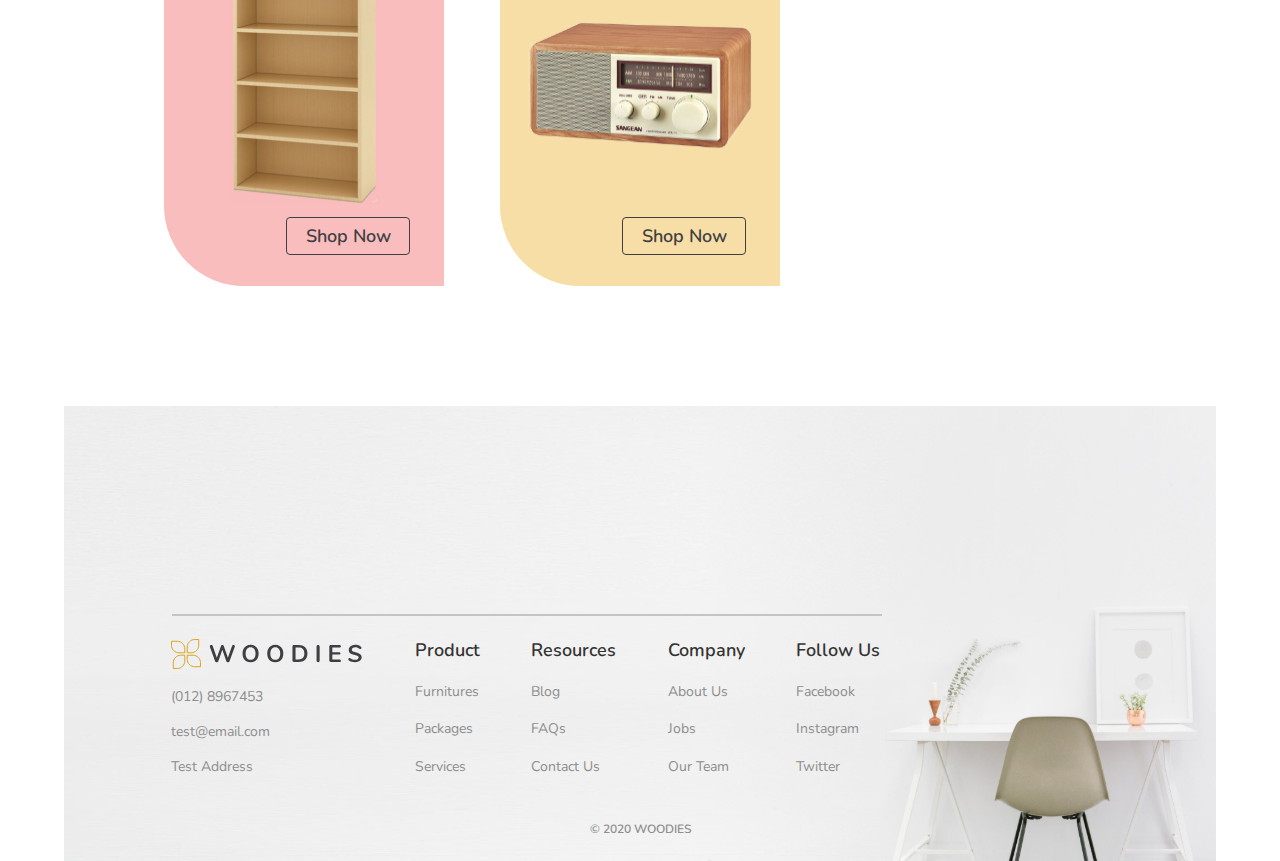
==== commit e68c69f4: "в header исправил проблему со ссылками" ====
--- a/index.html
+++ b/index.html
@@ -11,15 +11,13 @@
 <body>
   <div class="page">
     <header class="header">
-      <div class="navigation">
-        <img class="logo logo_header" src="./images/Group%2028.svg" alt="Logo Woodies">
-        <nav class="menu">
-          <a class="menu__link" href="#">Home</a>
-          <a class="menu__link" href="#">About Us</a>
-          <a class="menu__link" href="#">How it works</a>
-          <a class="menu__link" href="#">Categories</a>
-        </nav>
-      </div>
+      <img class="logo logo_header" src="./images/Group%2028.svg" alt="Logo Woodies">
+      <nav class="menu">
+        <a class="menu__link" href="#">Home</a>
+        <a class="menu__link" href="#description">About Us</a>
+        <a class="menu__link" href="#principles">How it works</a>
+        <a class="menu__link" href="#categories">Categories</a>
+      </nav>
     </header>
     <main class="content">
       <section class="starting">
@@ -33,7 +31,7 @@
             src="./images/Simple-modern-balcony-small-coffee-table-living-room-small-apartment-sofa-side-table-simple-home-bedroom%201.svg">
         </div>
       </section>
-      <section class="description">
+      <section id="description" class="description">
         <div class="section-head">
           <p class="section-head__subtitle">Who we are</p>
           <h2 class="section-head__title">ABOUT US</h2>
@@ -60,7 +58,7 @@
           </div>
         </div>
       </section>
-      <section class="principles">
+      <section id="principles" class="principles">
         <div class="section-head">
           <p class="section-head__subtitle">How to custom</p>
           <h2 class="section-head__title">HOW IT WORKS</h2>
@@ -89,7 +87,7 @@
         </ul>
         <a href="#" class="principles__button">Get Personalized Now</a>
       </section>
-      <section class="categories">
+      <section id="categories" class="categories">
         <div class="section-head">
           <p class="section-head__subtitle">What we have</p>
           <h2 class="section-head__title">CATEGORIES</h2>
--- a/pages/index.css
+++ b/pages/index.css
@@ -1,7 +1,7 @@
 @import url("../vendor/normalize.css");
 @import url("../blocks/root/root.css");
+@import url("../blocks/header/header.css");
 @import url("../blocks/starting/starting.css");
-@import url("../blocks/navigation/navigation.css");
 @import url("../blocks/logo/logo.css");
 @import url("../blocks/logo/_header/logo_header.css");
 @import url("../blocks/menu/menu.css");
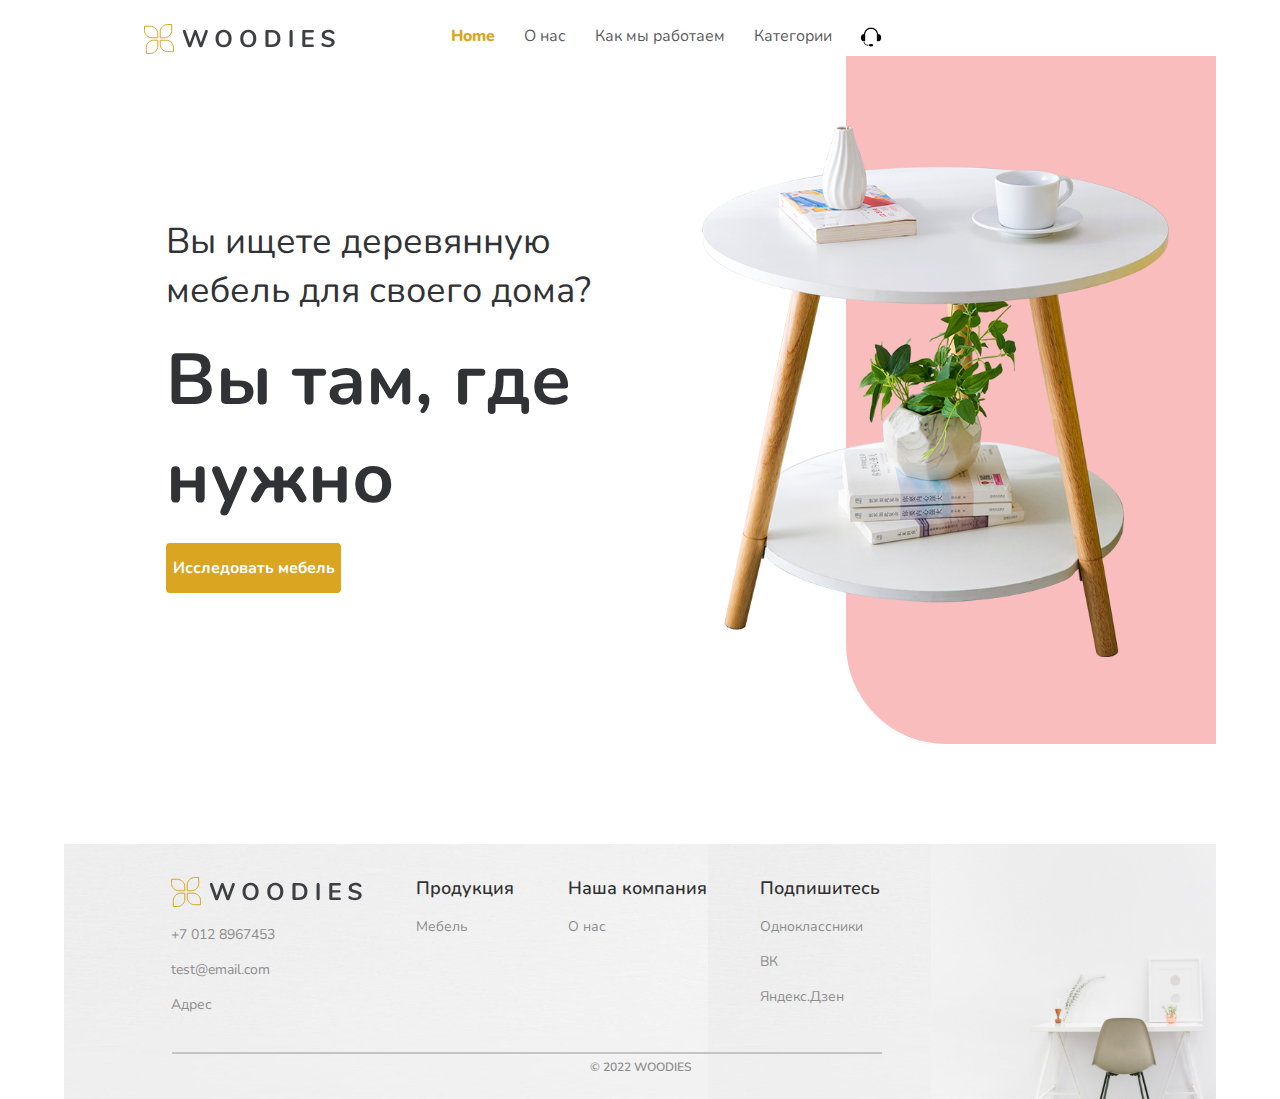
==== commit cc59bfa8: "feat: разделить новые страницы" ====
--- a/index.html
+++ b/index.html
@@ -1,166 +1,105 @@
 <!DOCTYPE html>
-<html lang="en">
+<html lang="ru">
+  <head>
+    <meta charset="UTF-8" />
+    <title>Woodies</title>
+    <link rel="stylesheet" href="./styles/index.css" />
+    <link
+      href="https://fonts.googleapis.com/css?family=Nunito"
+      rel="stylesheet"
+    />
+  </head>
 
-<head>
-  <meta charset="UTF-8">
-  <title>Woodies</title>
-  <link rel="stylesheet" href="./pages/index.css">
-  <link href='https://fonts.googleapis.com/css?family=Nunito' rel='stylesheet'>
-</head>
-
-<body>
-  <div class="page">
-    <header class="header">
-      <img class="logo logo_header" src="./images/Group%2028.svg" alt="Logo Woodies">
-      <nav class="menu">
-        <a class="menu__link" href="#">Home</a>
-        <a class="menu__link" href="#description">About Us</a>
-        <a class="menu__link" href="#principles">How it works</a>
-        <a class="menu__link" href="#categories">Categories</a>
-      </nav>
-    </header>
-    <main class="content">
-      <section class="starting">
-        <div class="main-text">
-          <p class="main-text__subtitle">Are you looking for woodden furniture for your place?</p>
-          <h1 class="main-text__title">This is the Right Place</h1>
-          <button class="main-text__button" href="#">Explore Furniture</button>
+  <body>
+    <div class="page">
+      <header class="header">
+        <img
+          class="logo logo_header"
+          src="./images/Group%2028.svg"
+          alt="Logo Woodies"
+        />
+        <nav class="menu">
+          <a class="menu__link" href="./index.html">Home</a>
+          <a class="menu__link" href="./pages/description.html">О нас</a>
+          <a class="menu__link" href="./pages/principles.html"
+            >Как мы работаем</a
+          >
+          <a class="menu__link" href="./pages/categories.html">Категории</a>
+          <a class="menu__link" href="./pages/contact.html"
+            ><img src="./images/support.png" style="height: 20px; width: 20px"
+          /></a>
+        </nav>
+      </header>
+      <main class="content">
+        <section class="starting">
+          <div class="main-text">
+            <p class="main-text__subtitle">
+              Вы ищете деревянную мебель для своего дома?
+            </p>
+            <h1 class="main-text__title">Вы там, где нужно</h1>
+            <button class="main-text__button" type="button">
+              <a
+                href="./pages/categories.html"
+                style="
+                  text-decoration: none;
+                  color: white;
+                  display: block;
+                  padding: 10px 0;
+                "
+                >Исследовать мебель</a
+              >
+            </button>
+          </div>
+          <div class="starting__rectangle">
+            <img
+              class="starting__main-illustration"
+              alt="a wood table"
+              src="./images/Simple-modern-balcony-small-coffee-table-living-room-small-apartment-sofa-side-table-simple-home-bedroom%201.svg"
+            />
+          </div>
+        </section>
+      </main>
+      <footer class="footer">
+        <img
+          class="footer__img"
+          alt="Office table with a computer"
+          src="./images/pexels-photo-509922%201.svg"
+        />
+        <div class="columns">
+          <div class="column column_contacts">
+            <img
+              class="logo"
+              src="./images/Group%2028.svg"
+              alt="Logo Woodies"
+            />
+            <p class="column__text">+7 012 8967453</p>
+            <p class="column__text">test@email.com</p>
+            <p class="column__text">Адрес</p>
+          </div>
+          <div class="column column_products">
+            <h2 class="column__heading">Продукция</h2>
+            <a class="column__link" href="./pages/categories.html">Мебель</a>
+          </div>
+          <nav class="column column_company">
+            <h2 class="column__heading">Наша компания</h2>
+            <a class="column__link" href="./pages/description.html">О нас</a>
+          </nav>
+          <nav class="column column_social">
+            <h2 class="column__heading">Подпишитесь</h2>
+            <a class="column__link" href="https://ok.ru/" target="_blank"
+              >Одноклассники</a
+            >
+            <a class="column__link" href="https://vk.com/" target="_blank"
+              >ВК</a
+            >
+            <a class="column__link" href="https://dzen.ru/" target="_blank"
+              >Яндекс.Дзен</a
+            >
+          </nav>
         </div>
-        <div class="starting__rectangle">
-          <img class="starting__main-illustration" alt="a wood table"
-            src="./images/Simple-modern-balcony-small-coffee-table-living-room-small-apartment-sofa-side-table-simple-home-bedroom%201.svg">
-        </div>
-      </section>
-      <section id="description" class="description">
-        <div class="section-head">
-          <p class="section-head__subtitle">Who we are</p>
-          <h2 class="section-head__title">ABOUT US</h2>
-        </div>
-        <div class="description__main">
-          <div class="description__rectangle">
-            <img class="description__image-salad" alt="salad in wood"
-              src="./images/Kalmar-Home-7-pc-Acacia-Wood-Salad-Bowl-Set%201.svg">
-          </div>
-          <div class="description-text description-text_top">
-            <h3 class="description-text__title">WOODIES is the home of modern wooden furniture</h3>
-            <p class="description-text__paragraph">the answer to your need for furniture with shapes, sizes and colors.
-            </p>
-          </div>
-          <div class="description-text description-text_bottom">
-            <h3 class="description-text__title">Customized furniture made just for you</h3>
-            <p class="description-text__paragraph">Get it easy to adjust furniture to the shape and size of your
-              dwelling
-              or business.</p>
-          </div>
-          <div class="description__rectangle-spoons">
-            <img class=" description__image-spoons" alt="wood spoons"
-              src="./images/Script-Online-Ado-Beech-Steel-Spoon-Set-Of-3-52151704SD00001-PDP-Gallery-D-01%201.svg">
-          </div>
-        </div>
-      </section>
-      <section id="principles" class="principles">
-        <div class="section-head">
-          <p class="section-head__subtitle">How to custom</p>
-          <h2 class="section-head__title">HOW IT WORKS</h2>
-        </div>
-        <ul class="table">
-          <li class="table__cell">
-            <img src="./images/shop%201.svg" alt="Computer icon" class="table__cell-img">
-            <p class="table__cell-number">1</p>
-            <p class="table__cell-text">Choose Design</p>
-          </li>
-          <li class="table__cell">
-            <img src="./images/ruler%201.svg" alt="Ruler icon" class="table__cell-img">
-            <p class="table__cell-number">2</p>
-            <p class="table__cell-text">Area measuring</p>
-          </li>
-          <li class="table__cell">
-            <img src="./images/cost%201.svg" alt="Calculator icon" class="table__cell-img">
-            <p class="table__cell-number">3</p>
-            <p class="table__cell-text">Budgeting</p>
-          </li>
-          <li class="table__cell">
-            <img src="./images/carpenter%201.svg" alt="Building man" class="table__cell-img">
-            <p class="table__cell-number">4</p>
-            <p class="table__cell-text">Production</p>
-          </li>
-        </ul>
-        <a href="#" class="principles__button">Get Personalized Now</a>
-      </section>
-      <section id="categories" class="categories">
-        <div class="section-head">
-          <p class="section-head__subtitle">What we have</p>
-          <h2 class="section-head__title">CATEGORIES</h2>
-        </div>
-        <ul class="table-catalog">
-          <li class="table-catalog__cell">
-            <h2 class="table-catalog__title">Desk</h2>
-            <img class="table-catalog__img" alt="Desk"
-              src="./images/Konfest-PNG-JPG-Image-Pic-Photo-Free-Download-Royalty-Unlimited-clip-art-sticker-tables-moveable-furniture-furnishing-fixtures-appliance-top-view-48%201.svg">
-            <a class="table-catalog__button" href="#">Shop Now</a>
-          </li>
-          <li class="table-catalog__cell">
-            <h2 class="table-catalog__title">Chair</h2>
-            <img class="table-catalog__img" alt="Chair"
-              src="./images/soft-pad-dining-chair-with-solid-oak-crossed-wood-legs-cool-grey-p1561-26034_zoom%201.svg">
-            <a class="table-catalog__button" href="#">Shop Now</a>
-          </li>
-          <li class="table-catalog__cell">
-            <h2 class="table-catalog__title">Kitchenware</h2>
-            <img class="table-catalog__img" alt="Kitchenware" src="./images/fd2d95252c7fbc851e6dc7463e6b3284%201.svg">
-            <a class="table-catalog__button" href="#">Shop Now</a>
-          </li>
-          <li class="table-catalog__cell">
-            <h2 class="table-catalog__title">Book Shelf</h2>
-            <img class="table-catalog__img" alt="Book Shelf"
-              src="./images/kissclipart-shelf-bookcase-png-clipart-bookshelf-bookcase-bcab65430cdd522a%201.svg">
-            <a class="table-catalog__button" href="#">Shop Now</a>
-          </li>
-          <li class="table-catalog__cell">
-            <h2 class="table-catalog__title">Electronics</h2>
-            <img class="table-catalog__img" alt="Radio" src="./images/Vintage-Radio-PNG-Image%201.svg">
-            <a class="table-catalog__button" href="#">Shop Now</a>
-          </li>
-        </ul>
-      </section>
-    </main>
-    <footer class="footer">
-      <img class="footer__img" alt="Office table with a computer" src="./images/pexels-photo-509922%201.svg">
-      <div class="columns">
-        <div class="column column_contacts">
-          <img class="logo" src="./images/Group%2028.svg" alt="Logo Woodies">
-          <p class="column__text">(012) 8967453</p>
-          <p class="column__text">test@email.com</p>
-          <p class="column__text">Test Address</p>
-        </div>
-        <div class="column column_products">
-          <h2 class="column__heading">Product</h2>
-          <a class="column__link" href="#">Furnitures</a>
-          <a class="column__link" href="#">Packages</a>
-          <a class="column__link" href="#">Services</a>
-        </div>
-        <nav class="column column_resources">
-          <h2 class="column__heading">Resources</h2>
-          <a class="column__link" href="#">Blog</a>
-          <a class="column__link" href="#">FAQs</a>
-          <a class="column__link" href="#">Contact Us</a>
-        </nav>
-        <nav class="column column_company">
-          <h2 class="column__heading">Company</h2>
-          <a class="column__link" href="#">About Us</a>
-          <a class="column__link" href="#">Jobs</a>
-          <a class="column__link" href="#">Our Team</a>
-        </nav>
-        <nav class="column column_social">
-          <h2 class="column__heading">Follow Us</h2>
-          <a class="column__link" href="#">Facebook</a>
-          <a class="column__link" href="#">Instagram</a>
-          <a class="column__link" href="#">Twitter</a>
-        </nav>
-      </div>
-      <p class="footer__copyright">&copy; 2020 WOODIES</p>
-    </footer>
-  </div>
-</body>
-
-</html>+        <p class="footer__copyright">&copy; 2022 WOODIES</p>
+      </footer>
+    </div>
+    <script src="./scripts/index.js"></script>
+  </body>
+</html>
--- a/styles/index.css
+++ b/styles/index.css
@@ -0,0 +1,58 @@
+@import url("../vendor/normalize.css");
+@import url("../blocks/root/root.css");
+@import url("../blocks/header/header.css");
+@import url("../blocks/starting/starting.css");
+@import url("../blocks/logo/logo.css");
+@import url("../blocks/logo/_header/logo_header.css");
+@import url("../blocks/menu/menu.css");
+@import url("../blocks/menu/__link/menu__link.css");
+@import url('../blocks/menu/__link/_active/menu__link_active.css');
+@import url("../blocks/main-text/main-text.css");
+@import url("../blocks/main-text/__subtitle/main-text__subtitle.css");
+@import url("../blocks/main-text/__title/main-text__title.css");
+@import url("../blocks/main-text/__button/main-text__button.css");
+@import url("../blocks/starting/__main-illustration/starting__main-illustration.css");
+@import url("../blocks/starting/__rectangle/starting__rectangle.css");
+@import url("../blocks/content/content.css");
+@import url("../blocks/description/description.css");
+@import url("../blocks/section-head/section-head.css");
+@import url("../blocks/description/__main/description__main.css");
+@import url("../blocks/description-text/description-text.css");
+@import url("../blocks/description-text/_top/description-text_top.css");
+@import url("../blocks/description-text/_bottom/description-text_bottom.css");
+@import url("../blocks/description-text/__title/description-text__title.css");
+@import url("../blocks/description-text/__paragraph/description-text__paragraph.css");
+@import url("../blocks/description/__rectangle/description__rectangle.css");
+@import url("../blocks/description/__rectangle-spoons/description__rectangle-spoons.css");
+@import url("../blocks/description/__image-salad/description__image-salad.css");
+@import url("../blocks/description/__image-spoons/description__image-spoons.css");
+@import url("../blocks/section-head/__subtitle/section-head__subtitle.css");
+@import url("../blocks/section-head/__title/section-head__title.css");
+@import url("../blocks/principles/principles.css");
+@import url("../blocks/table/table.css");
+@import url("../blocks/table/__cell/table__cell.css");
+@import url("../blocks/table/__cell-img/table__cell-img.css");
+@import url("../blocks/table/__cell-number/table__cell-number.css");
+@import url("../blocks/table/__cell-text/table__cell-text.css");
+@import url("../blocks/principles/__button/principles__button.css");
+@import url("../blocks/categories/categories.css");
+@import url("../blocks/table-catalog/table-catalog.css");
+@import url("../blocks/table-catalog/__cell/table-catalog__cell.css");
+@import url("../blocks/table-catalog/__title/table-catalog__title.css");
+@import url("../blocks/table-catalog/__img/table-catalog__img.css");
+@import url("../blocks/table-catalog/__button/table-catalog__button.css");
+@import url('../blocks/contact-form/contact-form.css');
+@import url('../blocks/contact-form/__list/contact-form__list.css');
+@import url("../blocks/footer/footer.css");
+@import url("../blocks/footer/__img/footer__img.css");
+@import url("../blocks/columns/columns.css");
+@import url("../blocks/column/column.css");
+@import url("../blocks/column/_contacts/column_contacts.css");
+@import url("../blocks/column/__text/column__text.css");
+@import url("../blocks/column/_company/column_company.css");
+@import url("../blocks/column/__heading/column__heading.css");
+@import url("../blocks/column/__link/column__link.css");
+@import url("../blocks/column/_products/column_products.css");
+@import url("../blocks/column/_resources/column_resources.css");
+@import url("../blocks/column/_social/column_social.css");
+@import url("../blocks/footer/__copyright/footer__copyright.css");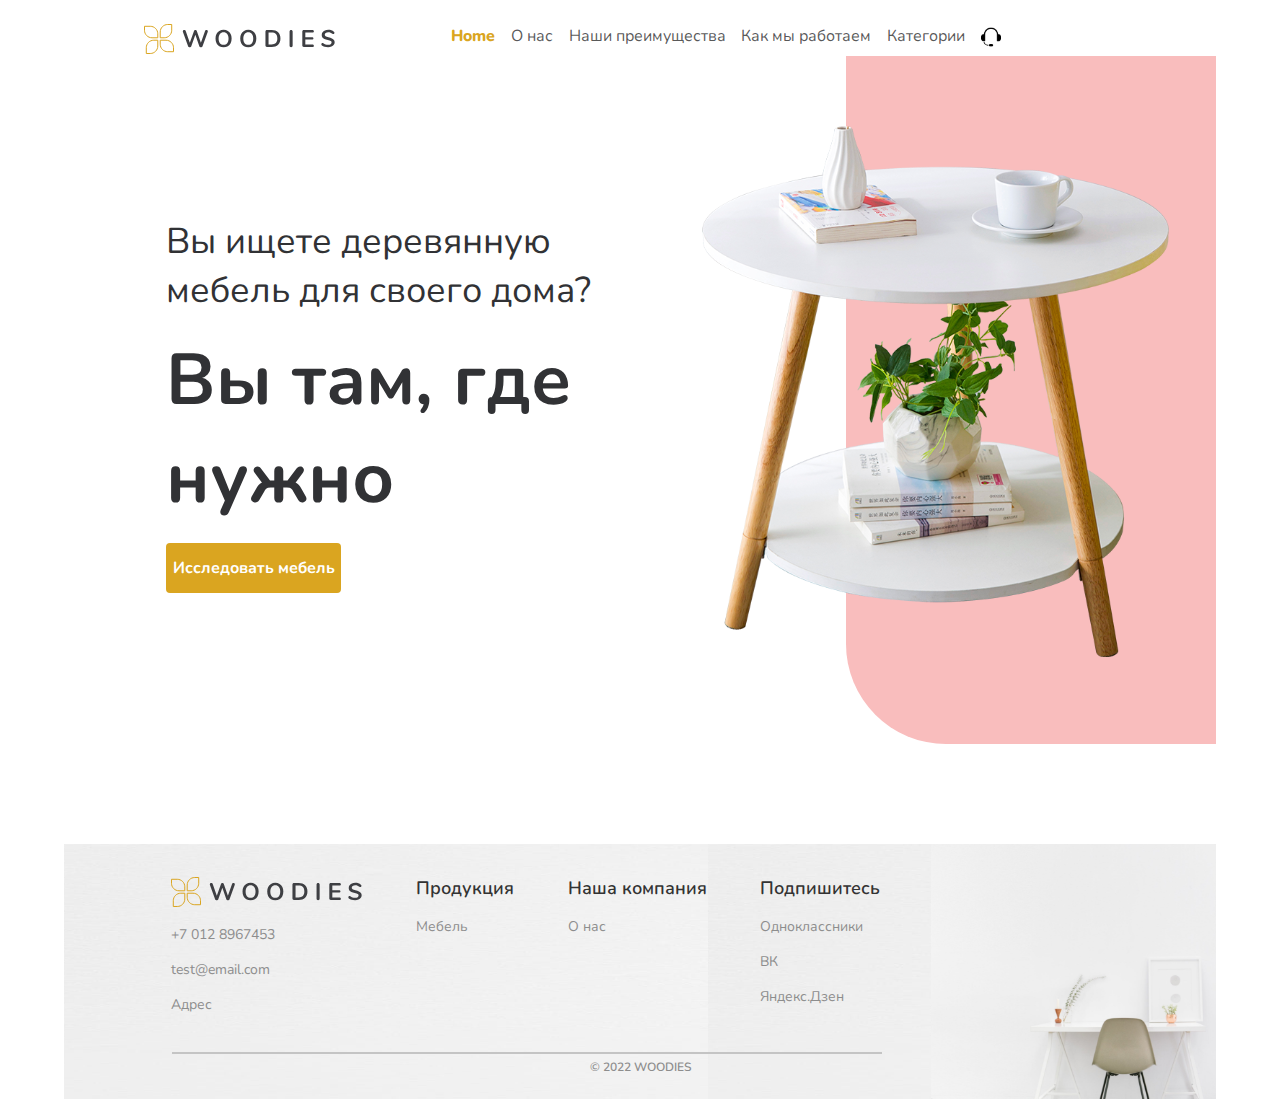
==== commit aebbd4f9: "feat: добавить подсчет суммы в корзине" ====
--- a/index.html
+++ b/index.html
@@ -21,6 +21,9 @@
         <nav class="menu">
           <a class="menu__link" href="./index.html">Home</a>
           <a class="menu__link" href="./pages/description.html">О нас</a>
+          <a class="menu__link" href="./pages/description.html#advantages"
+            >Наши преимущества</a
+          >
           <a class="menu__link" href="./pages/principles.html"
             >Как мы работаем</a
           >
--- a/styles/index.css
+++ b/styles/index.css
@@ -26,6 +26,10 @@
 @import url("../blocks/description/__rectangle-spoons/description__rectangle-spoons.css");
 @import url("../blocks/description/__image-salad/description__image-salad.css");
 @import url("../blocks/description/__image-spoons/description__image-spoons.css");
+@import url("../blocks/description/__characteristics/description__characteristics.css");
+@import url("../blocks/description/__title/description__title.css");
+@import url("../blocks/description/__table/description__table.css");
+@import url("../blocks/description/__product-image/description__product-image.css");
 @import url("../blocks/section-head/__subtitle/section-head__subtitle.css");
 @import url("../blocks/section-head/__title/section-head__title.css");
 @import url("../blocks/principles/principles.css");
@@ -40,7 +44,14 @@
 @import url("../blocks/table-catalog/__cell/table-catalog__cell.css");
 @import url("../blocks/table-catalog/__title/table-catalog__title.css");
 @import url("../blocks/table-catalog/__img/table-catalog__img.css");
+@import url("../blocks/table-catalog/__input/table-catalog__input.css");
+@import url("../blocks/table-catalog/__price/table-catalog__price.css");
+@import url("../blocks/table-catalog/__sum/table-catalog__sum.css");
+@import url("../blocks/table-catalog/__quantity/table-catalog__quantity.css");
 @import url("../blocks/table-catalog/__button/table-catalog__button.css");
+@import url("../blocks/example-image/example-image.css");
+@import url("../blocks/description/__advantages/description__advantages.css");
+@import url("../blocks/description/__list/_type/_number/description__list_type_number.css");
 @import url('../blocks/contact-form/contact-form.css');
 @import url('../blocks/contact-form/__list/contact-form__list.css');
 @import url("../blocks/footer/footer.css");
